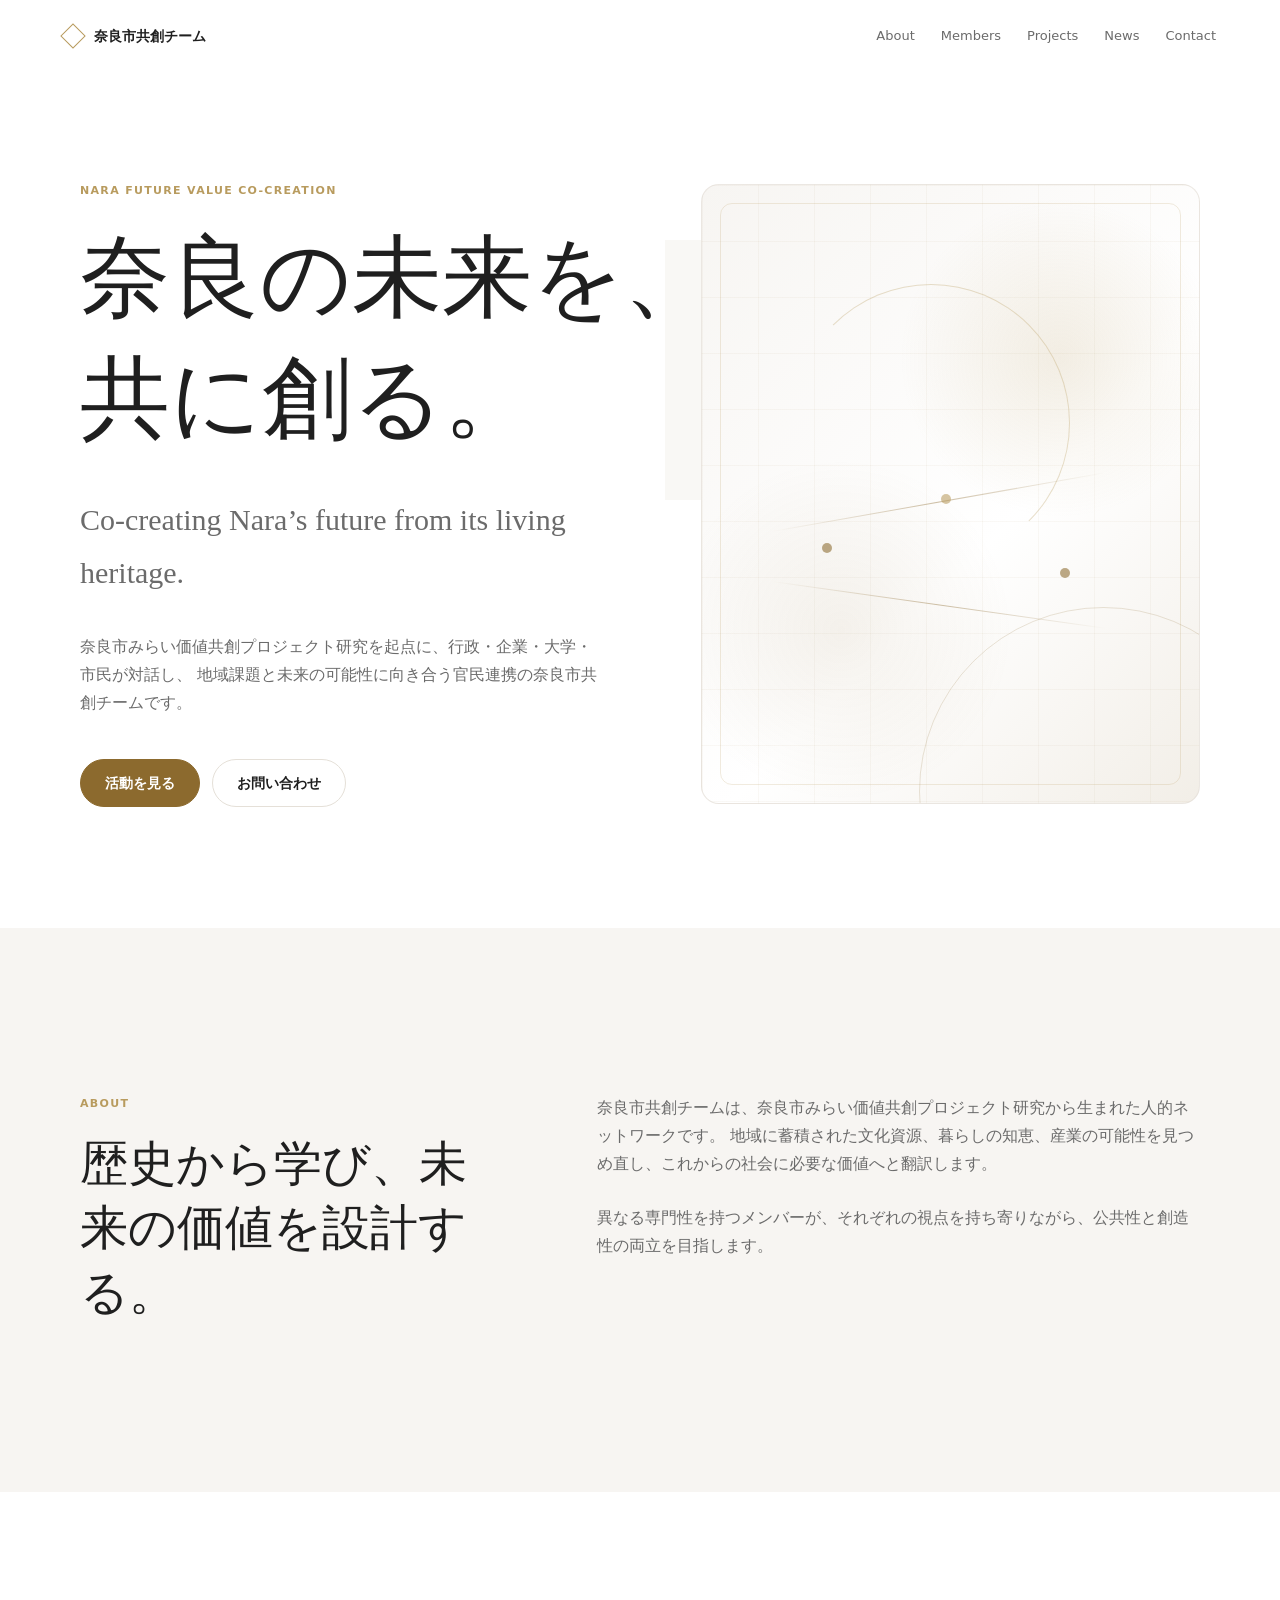
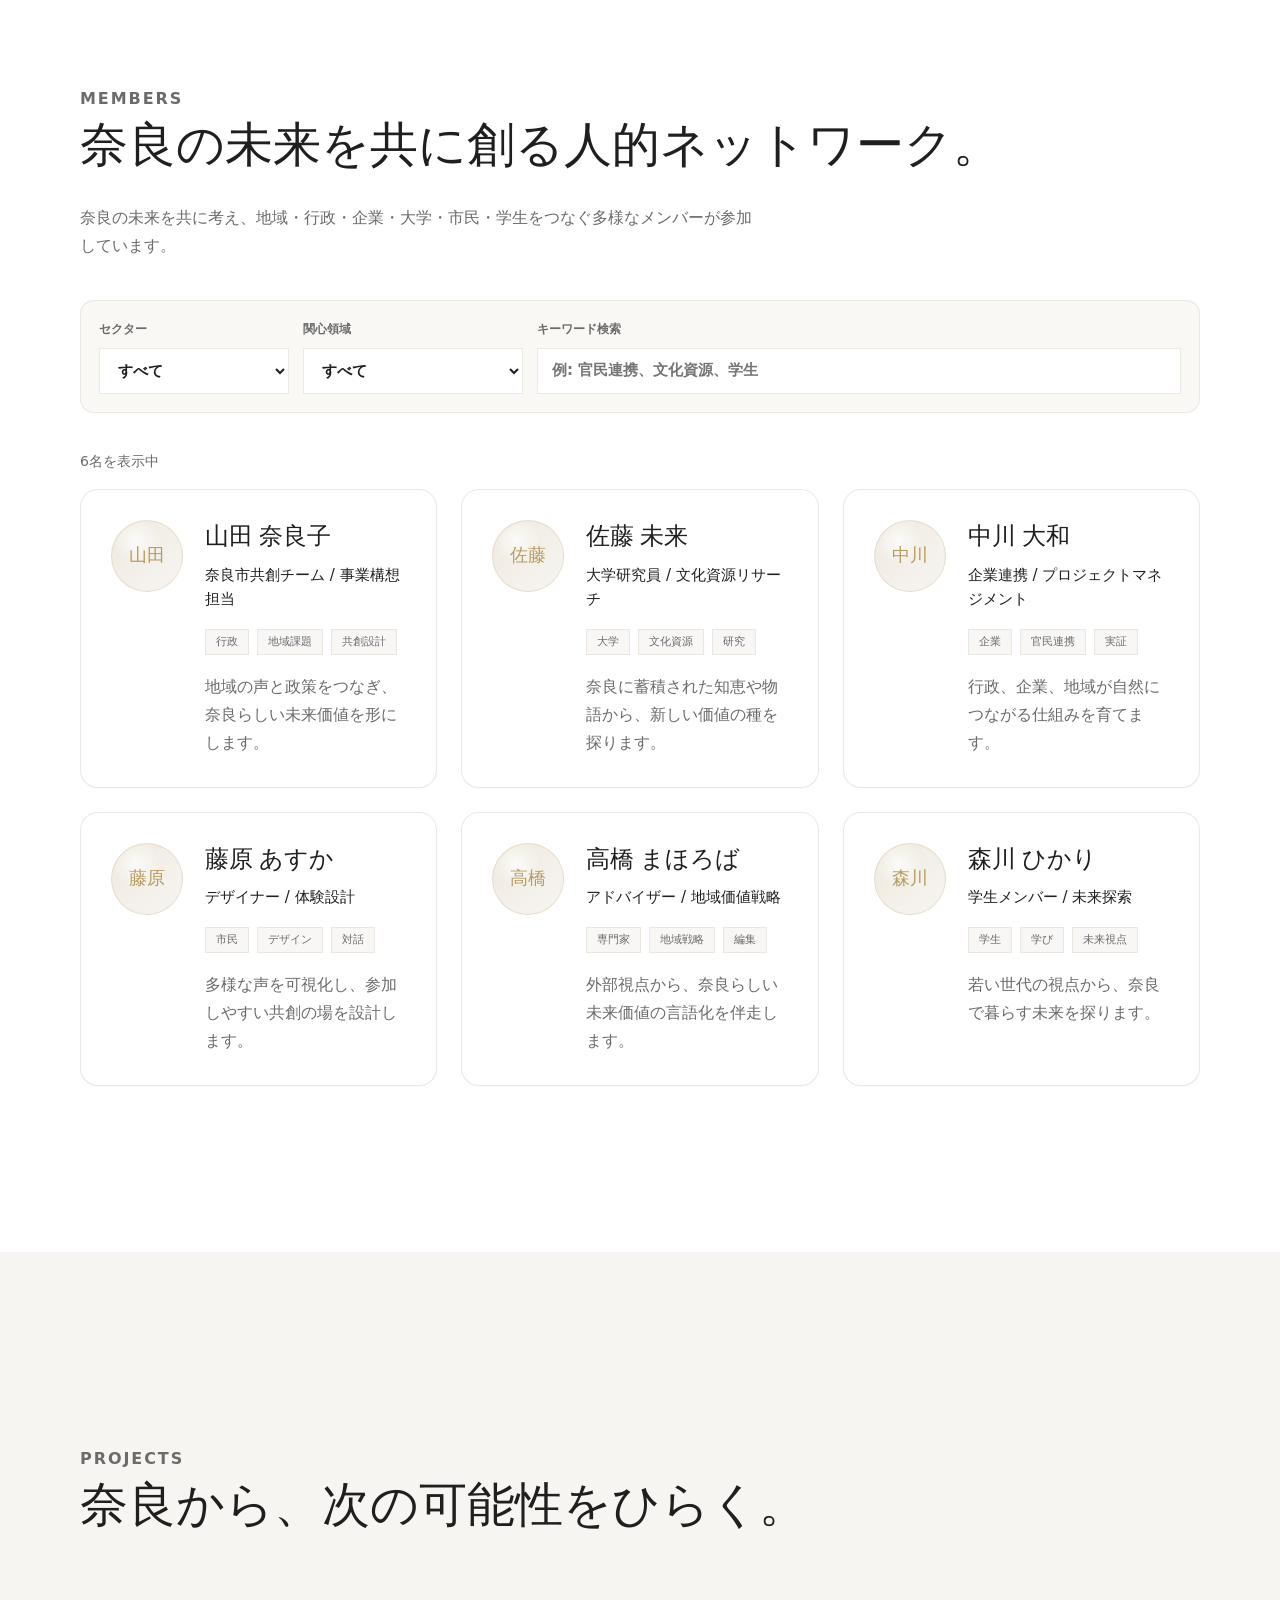
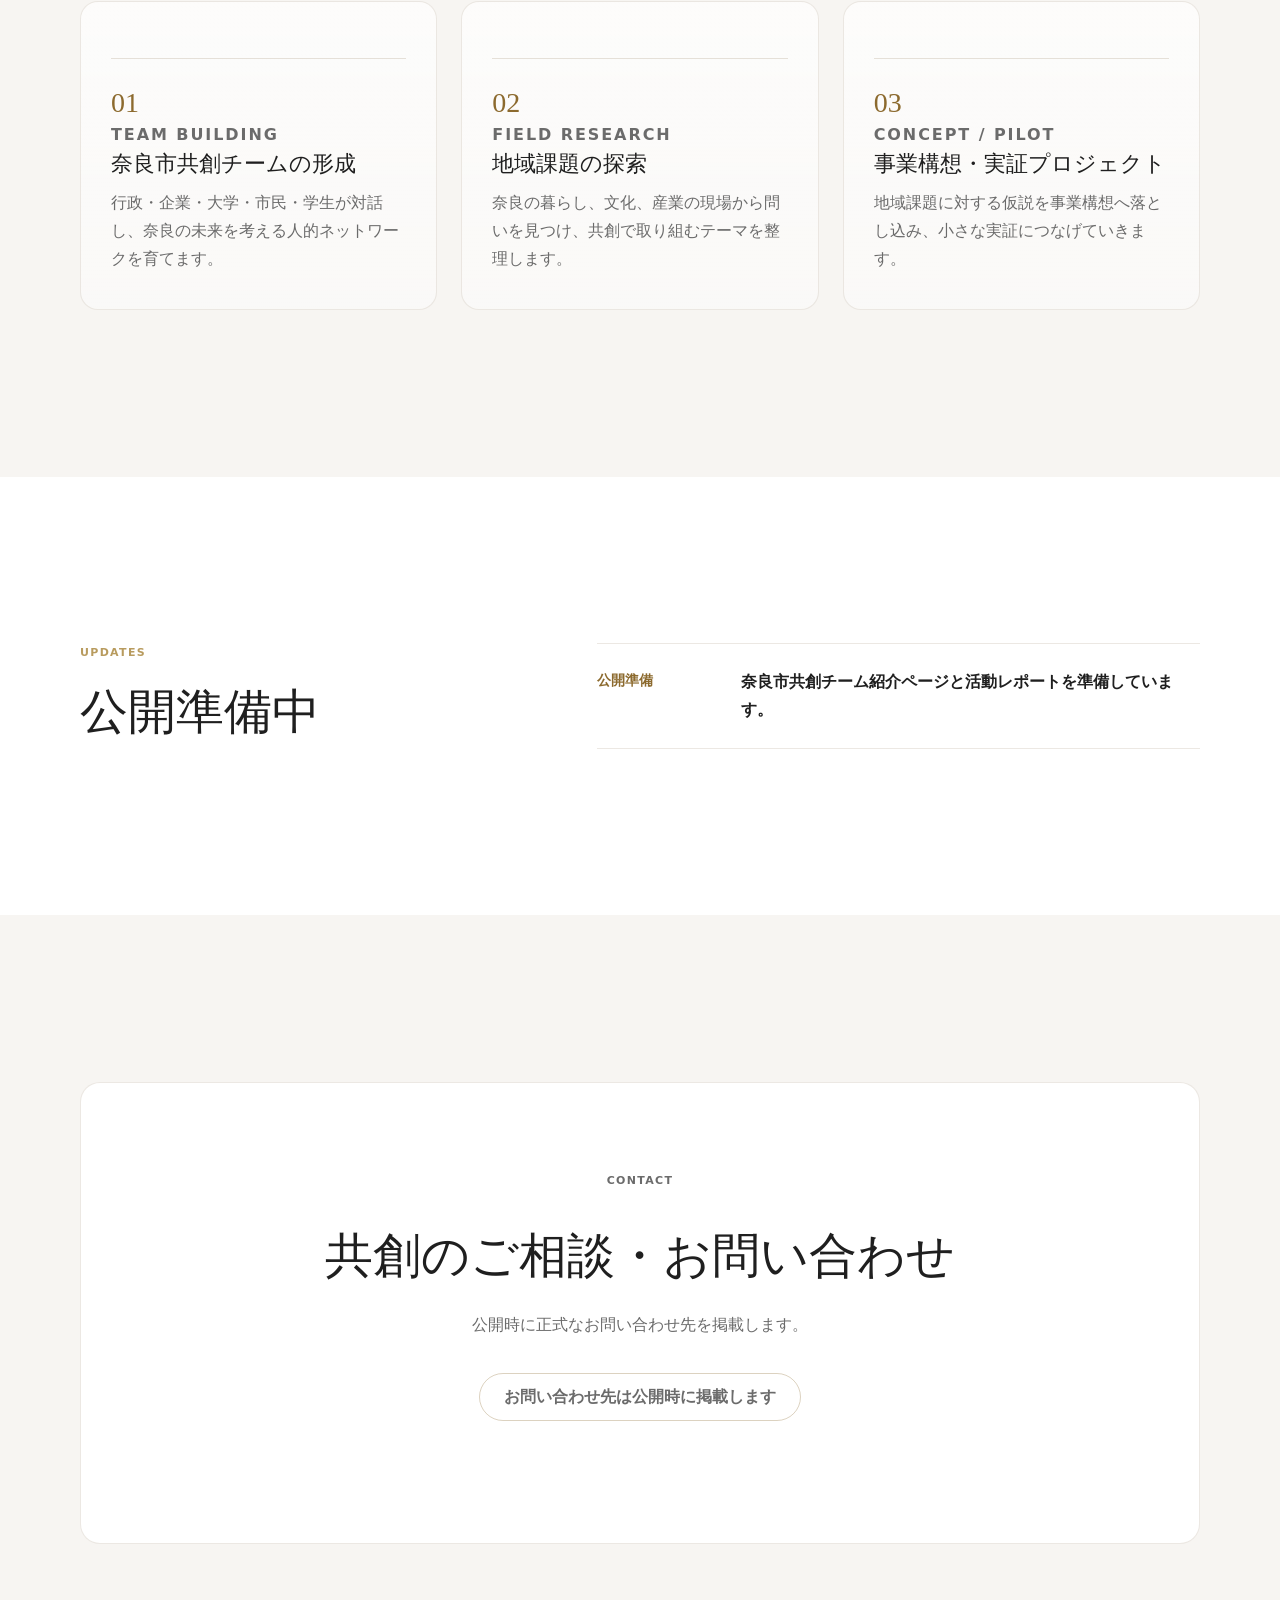
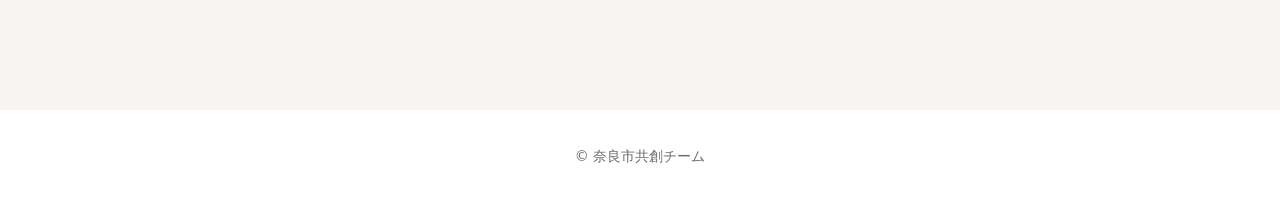
==== 共創チーム/index.html @ 6d0a2567 "Add files via upload" ====
<!DOCTYPE html>
<html lang="ja">
<head>
  <meta charset="UTF-8">
  <meta name="viewport" content="width=device-width, initial-scale=1.0">
  <meta name="description" content="奈良市共創チームは、奈良市みらい価値共創プロジェクト研究から生まれた、共創・地域課題・官民連携を推進する人的ネットワークです。">
  <link rel="canonical" href="https://YOUR_GITHUB_USERNAME.github.io/nara-city-co-creation/">
  <meta property="og:type" content="website">
  <meta property="og:title" content="奈良市共創チーム | 奈良市みらい価値共創プロジェクト研究">
  <meta property="og:description" content="奈良の未来を共に創る。行政・企業・大学・市民がつながり、地域課題に向き合う奈良市共創チーム紹介サイトです。">
  <meta property="og:url" content="https://YOUR_GITHUB_USERNAME.github.io/nara-city-co-creation/">
  <meta property="og:image" content="https://YOUR_GITHUB_USERNAME.github.io/nara-city-co-creation/assets/ogp.svg">
  <meta property="og:image:alt" content="奈良市共創チームのサイトビジュアル">
  <meta property="og:site_name" content="奈良市共創チーム">
  <meta property="og:locale" content="ja_JP">
  <meta name="twitter:card" content="summary">
  <meta name="twitter:image" content="https://YOUR_GITHUB_USERNAME.github.io/nara-city-co-creation/assets/ogp.svg">
  <title>奈良市共創チーム | 奈良市みらい価値共創プロジェクト研究</title>
  <link rel="stylesheet" href="style.css">
</head>
<body>
  <header class="site-header" data-header>
    <a class="brand" href="#hero" aria-label="奈良市共創チーム ホーム">
      <span class="brand-mark"></span>
      <span>奈良市共創チーム</span>
    </a>
    <button class="nav-toggle" type="button" aria-expanded="false" aria-controls="site-nav">
      <span></span>
      <span></span>
      <span></span>
      <span class="sr-only">メニューを開く</span>
    </button>
    <nav class="site-nav" id="site-nav" aria-label="主要ナビゲーション">
      <a href="#about">About</a>
      <a href="#members">Members</a>
      <a href="#projects">Projects</a>
      <a href="#news">News</a>
      <a href="#contact">Contact</a>
    </nav>
  </header>

  <main>
    <section class="hero" id="hero">
      <div class="hero-inner">
        <div class="hero-copy">
          <p class="eyebrow">Nara Future Value Co-Creation</p>
          <h1><span class="nowrap">奈良の未来を、</span><br>共に創る。</h1>
          <p class="hero-subcopy">Co-creating Nara’s future from its living heritage.</p>
          <p class="hero-text">
            奈良市みらい価値共創プロジェクト研究を起点に、行政・企業・大学・市民が対話し、
            地域課題と未来の可能性に向き合う官民連携の奈良市共創チームです。
          </p>
          <div class="hero-actions">
            <a class="button primary" href="#projects">活動を見る</a>
            <a class="button secondary" href="#contact">お問い合わせ</a>
          </div>
        </div>
        <div class="hero-visual" aria-label="奈良の歴史性と未来志向を表す抽象ビジュアル">
          <div class="hero-art" aria-hidden="true">
            <span class="hero-arc"></span>
            <span class="hero-line one"></span>
            <span class="hero-line two"></span>
            <span class="hero-node first"></span>
            <span class="hero-node second"></span>
            <span class="hero-node third"></span>
          </div>
        </div>
      </div>
    </section>

    <section class="section about" id="about">
      <div class="section-grid">
        <div>
          <p class="section-label">About</p>
          <h2>歴史から学び、未来の価値を設計する。</h2>
        </div>
        <div class="section-body">
          <p>
            奈良市共創チームは、奈良市みらい価値共創プロジェクト研究から生まれた人的ネットワークです。
            地域に蓄積された文化資源、暮らしの知恵、産業の可能性を見つめ直し、これからの社会に必要な価値へと翻訳します。
          </p>
          <p>
            異なる専門性を持つメンバーが、それぞれの視点を持ち寄りながら、公共性と創造性の両立を目指します。
          </p>
        </div>
      </div>
    </section>

    <section class="section members" id="members">
      <div class="section-heading">
        <p class="section-label">Members</p>
        <h2>奈良の未来を共に創る人的ネットワーク。</h2>
        <p>
          奈良の未来を共に考え、地域・行政・企業・大学・市民・学生をつなぐ多様なメンバーが参加しています。
        </p>
      </div>
      <div class="member-tools" aria-label="メンバー検索と絞り込み">
        <div class="member-filters">
          <label>
            <span>セクター</span>
            <select id="sector-filter">
              <option value="all">すべて</option>
            </select>
          </label>
          <label>
            <span>関心領域</span>
            <select id="interest-filter">
              <option value="all">すべて</option>
            </select>
          </label>
          <label class="search-label">
            <span>キーワード検索</span>
            <input id="member-search" type="search" placeholder="例: 官民連携、文化資源、学生">
          </label>
        </div>
      </div>
      <p class="member-result" id="member-result" aria-live="polite"></p>
      <ul class="member-grid" id="member-grid"></ul>
    </section>

    <section class="section projects" id="projects">
      <div class="section-heading">
        <p class="section-label">Projects</p>
        <h2>奈良から、次の可能性をひらく。</h2>
      </div>
      <div class="project-grid">
        <article class="project-card">
          <span class="project-number">01</span>
          <p class="project-meta">Team Building</p>
          <h3>奈良市共創チームの形成</h3>
          <p>行政・企業・大学・市民・学生が対話し、奈良の未来を考える人的ネットワークを育てます。</p>
        </article>
        <article class="project-card">
          <span class="project-number">02</span>
          <p class="project-meta">Field Research</p>
          <h3>地域課題の探索</h3>
          <p>奈良の暮らし、文化、産業の現場から問いを見つけ、共創で取り組むテーマを整理します。</p>
        </article>
        <article class="project-card">
          <span class="project-number">03</span>
          <p class="project-meta">Concept / Pilot</p>
          <h3>事業構想・実証プロジェクト</h3>
          <p>地域課題に対する仮説を事業構想へ落とし込み、小さな実証につなげていきます。</p>
        </article>
      </div>
    </section>

    <section class="section news" id="news">
      <div class="section-grid">
        <div>
          <p class="section-label">Updates</p>
          <h2>公開準備中</h2>
        </div>
        <div class="news-list">
          <article class="news-item">
            <span class="news-status">公開準備</span>
            <p>奈良市共創チーム紹介ページと活動レポートを準備しています。</p>
          </article>
        </div>
      </div>
    </section>

    <section class="section contact" id="contact">
      <div class="contact-panel">
        <p class="section-label">Contact</p>
        <h2>共創のご相談・お問い合わせ</h2>
        <p>
          公開時に正式なお問い合わせ先を掲載します。
        </p>
        <p class="contact-status">お問い合わせ先は公開時に掲載します</p>
      </div>
    </section>
  </main>

  <footer class="site-footer">
    <p>&copy; 奈良市共創チーム</p>
  </footer>

  <script src="data/members.js"></script>
  <script src="script.js"></script>
</body>
</html>
---- 共創チーム/style.css ----
:root {
  --bg: #ffffff;
  --bg-soft: #f7f5f2;
  --bg-warm: #fbfaf8;
  --text: #1f1f1f;
  --muted: #6b6b6b;
  --action: #8c6a2e;
  --accent: #b89b5e;
  --line: #e5e0d8;
  --line-soft: rgba(229, 224, 216, 0.72);
  --max: 1120px;
  --serif: "Hiragino Mincho ProN", "Yu Mincho", "YuMincho", "Noto Serif JP", serif;
  --sans: "Hiragino Sans", "Yu Gothic", "YuGothic", "Noto Sans JP", system-ui, sans-serif;
}

* {
  box-sizing: border-box;
}

html {
  scroll-behavior: smooth;
}

section {
  scroll-margin-top: 92px;
}

body {
  margin: 0;
  background: var(--bg);
  color: var(--text);
  font-family: var(--sans);
  font-size: 16px;
  line-height: 1.75;
  letter-spacing: 0;
}

a {
  color: inherit;
  text-decoration: none;
}

.sr-only {
  position: absolute;
  width: 1px;
  height: 1px;
  padding: 0;
  margin: -1px;
  overflow: hidden;
  clip: rect(0, 0, 0, 0);
  white-space: nowrap;
  border: 0;
}

.site-header {
  position: fixed;
  inset: 0 0 auto;
  z-index: 20;
  display: flex;
  align-items: center;
  justify-content: space-between;
  gap: 32px;
  padding: 24px clamp(20px, 5vw, 64px);
  background: rgba(255, 255, 255, 0.9);
  border-bottom: 1px solid transparent;
  backdrop-filter: blur(18px);
  box-shadow: 0 0 0 rgba(31, 31, 31, 0);
  transition: background 0.25s ease, border-color 0.25s ease, box-shadow 0.25s ease, padding 0.25s ease;
}

.site-header.is-scrolled {
  padding-top: 16px;
  padding-bottom: 16px;
  background: rgba(255, 255, 255, 0.95);
  border-color: rgba(229, 224, 216, 0.8);
  box-shadow: 0 8px 24px rgba(31, 31, 31, 0.035);
}

.brand {
  display: inline-flex;
  align-items: center;
  gap: 12px;
  font-size: 14px;
  font-weight: 700;
  white-space: nowrap;
}

.brand-mark {
  width: 18px;
  height: 18px;
  border: 1px solid var(--accent);
  transform: rotate(45deg);
}

.site-nav {
  display: flex;
  align-items: center;
  gap: 26px;
  color: var(--muted);
  font-size: 13px;
}

.site-nav a {
  transition: color 0.2s ease;
}

.site-nav a:hover,
.site-nav a:focus-visible {
  color: var(--text);
}

.nav-toggle {
  display: none;
  width: 42px;
  height: 42px;
  padding: 0;
  background: transparent;
  border: 1px solid var(--line);
  border-radius: 50%;
}

.nav-toggle span:not(.sr-only) {
  display: block;
  width: 16px;
  height: 1px;
  margin: 5px auto;
  background: var(--text);
}

.hero {
  min-height: 100vh;
  padding: 148px clamp(20px, 5vw, 64px) 88px;
}

.hero-inner {
  display: grid;
  grid-template-columns: minmax(0, 1.02fr) minmax(360px, 0.98fr);
  align-items: center;
  gap: clamp(56px, 8vw, 112px);
  max-width: var(--max);
  min-height: calc(100vh - 208px);
  margin: 0 auto;
}

.eyebrow,
.section-label,
.role,
.project-meta {
  margin: 0 0 18px;
  color: var(--accent);
  font-size: 11px;
  font-weight: 700;
  letter-spacing: 0.12em;
  text-transform: uppercase;
}

h1,
h2,
h3 {
  margin: 0;
  font-family: var(--serif);
  font-weight: 500;
  line-height: 1.35;
}

h1 {
  font-size: clamp(56px, 7vw, 92px);
  letter-spacing: 0;
}

h2 {
  font-size: clamp(30px, 4vw, 48px);
  letter-spacing: 0;
}

h3 {
  font-size: 22px;
}

.nowrap {
  white-space: nowrap;
}

.hero-subcopy {
  margin: 34px 0 0;
  color: var(--muted);
  font-family: var(--serif);
  font-size: clamp(20px, 2.4vw, 30px);
}

.hero-text {
  max-width: 520px;
  margin: 34px 0 0;
  color: var(--muted);
  font-size: 16px;
}

.hero-actions {
  display: flex;
  flex-wrap: wrap;
  gap: 12px;
  margin-top: 42px;
}

.button {
  display: inline-flex;
  align-items: center;
  justify-content: center;
  min-height: 48px;
  padding: 0 24px;
  border: 1px solid var(--action);
  border-radius: 999px;
  font-size: 14px;
  font-weight: 700;
  transition: transform 0.2s ease, background 0.2s ease, border-color 0.2s ease;
}

.button:hover,
.button:focus-visible {
  transform: translateY(-2px);
}

.button.primary {
  background: var(--action);
  color: #fff;
}

.button.secondary {
  border-color: var(--line);
  color: var(--text);
}

.hero-visual {
  position: relative;
  min-height: 620px;
}

.hero-visual::before {
  position: absolute;
  inset: 56px auto auto -36px;
  width: 44%;
  height: 42%;
  content: "";
  background: rgba(247, 245, 242, 0.72);
}

.hero-art {
  position: relative;
  height: 620px;
  overflow: hidden;
  background:
    linear-gradient(rgba(140, 106, 46, 0.045) 1px, transparent 1px),
    linear-gradient(90deg, rgba(140, 106, 46, 0.045) 1px, transparent 1px),
    radial-gradient(circle at 72% 28%, rgba(184, 155, 94, 0.16), transparent 28%),
    radial-gradient(circle at 28% 72%, rgba(140, 106, 46, 0.09), transparent 30%),
    linear-gradient(135deg, #f7f5f2 0%, #ffffff 58%, #f2eee7 100%);
  background-size: 56px 56px, 56px 56px, auto, auto, auto;
  border: 1px solid var(--line-soft);
  border-radius: 18px;
  animation: heroDrift 28s ease-in-out infinite alternate;
}

.hero-art::before {
  position: absolute;
  inset: 18px;
  content: "";
  border: 1px solid rgba(184, 155, 94, 0.20);
  border-radius: 12px;
}

.hero-art::after {
  position: absolute;
  right: -18%;
  bottom: -28%;
  width: 74%;
  aspect-ratio: 1;
  content: "";
  border: 1px solid rgba(140, 106, 46, 0.18);
  border-radius: 50%;
  animation: heroOrbFloat 34s ease-in-out infinite alternate;
}

.hero-arc {
  position: absolute;
  top: 16%;
  left: 18%;
  width: 56%;
  aspect-ratio: 1;
  border: 1px solid rgba(184, 155, 94, 0.32);
  border-left-color: transparent;
  border-bottom-color: transparent;
  border-radius: 50%;
  animation: heroArcFloat 26s ease-in-out infinite alternate;
}

.hero-line {
  position: absolute;
  left: 14%;
  width: 68%;
  height: 1px;
  background: linear-gradient(90deg, transparent, rgba(140, 106, 46, 0.42), transparent);
  transform-origin: left center;
}

.hero-line.one {
  top: 56%;
  transform: rotate(-10deg);
  animation: heroLineFloatOne 24s ease-in-out infinite alternate;
}

.hero-line.two {
  top: 64%;
  transform: rotate(8deg);
  animation: heroLineFloatTwo 30s ease-in-out infinite alternate;
}

.hero-node {
  position: absolute;
  width: 10px;
  aspect-ratio: 1;
  background: var(--action);
  border-radius: 50%;
  opacity: 0.58;
  animation: heroNodeFloat 18s ease-in-out infinite alternate;
}

.hero-node.first {
  left: 24%;
  top: 58%;
}

.hero-node.second {
  left: 48%;
  top: 50%;
  background: var(--accent);
  animation-delay: -5s;
}

.hero-node.third {
  left: 72%;
  top: 62%;
  animation-delay: -9s;
}

.js .reveal {
  opacity: 0;
  transform: translateY(18px);
  transition: opacity 0.7s ease, transform 0.7s ease;
  transition-delay: var(--reveal-delay, 0ms);
}

.js .reveal.is-visible {
  opacity: 1;
  transform: translateY(0);
}

@keyframes heroDrift {
  from {
    background-position: 0 0, 0 0, 0 0, 0 0, 0 0;
  }

  to {
    background-position: 14px 10px, 14px 10px, 0 0, 0 0, 0 0;
  }
}

@keyframes heroOrbFloat {
  from {
    transform: translate3d(0, 0, 0) scale(1);
  }

  to {
    transform: translate3d(-12px, -16px, 0) scale(1.015);
  }
}

@keyframes heroArcFloat {
  from {
    transform: translate3d(0, 0, 0) rotate(0deg);
  }

  to {
    transform: translate3d(8px, -10px, 0) rotate(2deg);
  }
}

@keyframes heroLineFloatOne {
  from {
    transform: translate3d(0, 0, 0) rotate(-10deg);
  }

  to {
    transform: translate3d(8px, -8px, 0) rotate(-9deg);
  }
}

@keyframes heroLineFloatTwo {
  from {
    transform: translate3d(0, 0, 0) rotate(8deg);
  }

  to {
    transform: translate3d(-8px, 8px, 0) rotate(7deg);
  }
}

@keyframes heroNodeFloat {
  from {
    transform: translate3d(0, 0, 0);
  }

  to {
    transform: translate3d(4px, -7px, 0);
  }
}

.section {
  padding: clamp(104px, 13vw, 176px) clamp(20px, 5vw, 64px);
}

.about,
.projects,
.contact {
  background: var(--bg-soft);
}

.section-grid,
.section-heading,
.project-grid,
.member-grid,
.contact-panel {
  max-width: var(--max);
  margin: 0 auto;
}

.section-grid {
  display: grid;
  grid-template-columns: minmax(260px, 0.8fr) minmax(0, 1.2fr);
  gap: clamp(48px, 9vw, 128px);
}

.section-body p,
.section-heading p,
.member-card p,
.project-card p,
.contact-panel p {
  color: var(--muted);
}

.section-body p {
  margin: 0 0 26px;
  font-size: 16px;
}

.section-heading {
  margin-bottom: 64px;
}

.section-heading p {
  max-width: 680px;
  margin: 26px 0 0;
  font-size: 16px;
}

.member-tools {
  display: grid;
  max-width: var(--max);
  margin: -24px auto 36px;
}

.member-filters {
  display: grid;
  grid-template-columns: 190px 220px minmax(260px, 1fr);
  gap: 14px;
  padding: 18px;
  background: rgba(247, 245, 242, 0.72);
  border: 1px solid var(--line-soft);
  border-radius: 14px;
}

.member-filters label {
  display: grid;
  gap: 8px;
  color: var(--muted);
  font-size: 12px;
  font-weight: 700;
}

.member-filters select,
.member-filters input {
  width: 100%;
  min-height: 46px;
  padding: 0 14px;
  background: var(--bg);
  border: 1px solid var(--line-soft);
  color: var(--text);
  font: inherit;
  font-size: 15px;
}

.member-filters select:focus,
.member-filters input:focus {
  border-color: var(--action);
  outline: 2px solid rgba(140, 106, 46, 0.16);
  outline-offset: 0;
}

.member-result {
  max-width: var(--max);
  margin: 0 auto 16px;
  color: var(--muted);
  font-size: 14px;
  transition: opacity 0.18s ease, transform 0.18s ease;
}

.member-result.is-updating {
  opacity: 0.45;
  transform: translateY(2px);
}

.member-grid {
  display: grid;
  grid-template-columns: repeat(auto-fit, minmax(280px, 1fr));
  gap: 24px;
  padding: 0;
  list-style: none;
  transition: opacity 0.18s ease, transform 0.18s ease;
}

.member-grid.is-updating {
  opacity: 0.32;
  transform: translateY(4px);
}

.member-item {
  min-width: 0;
}

.member-card {
  position: relative;
  display: grid;
  grid-template-columns: 72px minmax(0, 1fr);
  gap: 22px;
  min-width: 0;
  min-height: 100%;
  padding: 30px;
  background: var(--bg);
  border: 1px solid var(--line-soft);
  border-radius: 18px;
  box-shadow: 0 1px 0 rgba(31, 31, 31, 0.02);
  transition: border-color 0.24s ease, box-shadow 0.24s ease, transform 0.24s ease;
}

.member-card:hover,
.member-card:focus-within {
  border-color: rgba(184, 155, 94, 0.45);
  box-shadow: 0 14px 34px rgba(31, 31, 31, 0.055);
  transform: translateY(-3px);
}

.member-avatar {
  display: grid;
  width: 72px;
  aspect-ratio: 1;
  place-items: center;
  overflow: hidden;
  background:
    radial-gradient(circle at 34% 28%, rgba(255, 255, 255, 0.78), transparent 34%),
    linear-gradient(135deg, rgba(184, 155, 94, 0.13), rgba(247, 245, 242, 0.96)),
    var(--bg-soft);
  border: 1px solid rgba(184, 155, 94, 0.22);
  border-radius: 50%;
  color: var(--accent);
  font-family: var(--serif);
  font-size: 18px;
  transition: background 0.24s ease, border-color 0.24s ease, color 0.24s ease, transform 0.24s ease;
}

.member-avatar img {
  width: 100%;
  height: 100%;
  object-fit: cover;
}

.member-card:hover .member-avatar,
.member-card:focus-within .member-avatar {
  border-color: rgba(140, 106, 46, 0.34);
  color: var(--action);
  transform: translateY(-1px) scale(1.015);
}

.member-info {
  display: flex;
  flex: 1;
  flex-direction: column;
}

.portrait-placeholder {
  width: 160px;
  aspect-ratio: 1;
  background:
    linear-gradient(135deg, rgba(184, 155, 94, 0.14), rgba(31, 31, 31, 0.03)),
    var(--bg-soft);
  border: 1px solid var(--line);
  border-radius: 50%;
}

.member-card h3,
.project-card h3 {
  margin-bottom: 10px;
}

.member-card h3 {
  font-size: 24px;
}

.member-card p {
  margin: 0;
}

.member-card .member-position {
  margin-bottom: 18px;
  color: var(--text);
  font-size: 15px;
  line-height: 1.6;
}

.member-tags {
  display: flex;
  flex-wrap: wrap;
  gap: 8px;
  margin-bottom: 18px;
}

.member-tag {
  display: inline-flex;
  align-items: center;
  min-height: 26px;
  padding: 0 10px;
  background: rgba(247, 245, 242, 0.78);
  border: 1px solid var(--line-soft);
  color: var(--muted);
  font-size: 11px;
  transition: background 0.24s ease, border-color 0.24s ease, color 0.24s ease;
}

.member-card:hover .member-tag,
.member-card:focus-within .member-tag {
  background: rgba(184, 155, 94, 0.09);
  border-color: rgba(184, 155, 94, 0.28);
  color: var(--action);
}

.js .reveal.is-visible.member-card:hover,
.js .reveal.is-visible.member-card:focus-within,
.js .reveal.is-visible .member-card:hover,
.js .reveal.is-visible .member-card:focus-within {
  transform: translateY(-3px);
}

.member-comment {
  max-width: 34em;
  font-size: 16px;
}

.member-card.is-preparing {
  background:
    linear-gradient(135deg, rgba(184, 155, 94, 0.08), rgba(255, 255, 255, 0.9)),
    var(--bg);
}

.member-card.is-preparing .member-avatar {
  color: var(--muted);
}

.member-empty {
  grid-column: 1 / -1;
  padding: 28px;
  background: var(--bg-soft);
  border: 1px solid var(--line-soft);
  border-radius: 14px;
  color: var(--muted);
  text-align: center;
}

.member-links {
  display: flex;
  flex-wrap: wrap;
  gap: 10px;
  margin-top: auto;
  padding-top: 22px;
}

.member-link {
  color: var(--text);
  font-size: 12px;
  font-weight: 700;
  text-decoration: underline;
  text-decoration-color: rgba(184, 155, 94, 0.45);
  text-underline-offset: 4px;
}

.project-grid {
  display: grid;
  grid-template-columns: repeat(3, 1fr);
  gap: 24px;
}

.project-card {
  position: relative;
  min-width: 0;
  padding: 34px 30px 36px;
  background:
    linear-gradient(180deg, rgba(255, 255, 255, 0.72), rgba(255, 255, 255, 0.42)),
    var(--bg-soft);
  border: 1px solid var(--line-soft);
  border-radius: 18px;
}

.project-card::before {
  display: block;
  width: 100%;
  height: 1px;
  margin: 22px 0 30px;
  content: "";
  background: var(--line);
}

.project-number {
  display: inline-block;
  color: var(--action);
  font-family: var(--serif);
  font-size: 28px;
  line-height: 1;
}

.project-card p {
  margin: 0;
  font-size: 16px;
}

.news-list {
  border-top: 1px solid var(--line-soft);
}

.news-item {
  display: grid;
  grid-template-columns: 120px minmax(0, 1fr);
  gap: 24px;
  padding: 24px 0;
  border-bottom: 1px solid var(--line-soft);
}

.news-item time,
.news-status {
  color: var(--muted);
  font-size: 14px;
}

.news-status {
  color: var(--action);
  font-weight: 700;
}

.news-item a,
.news-item p {
  font-weight: 700;
  margin: 0;
}

.contact-panel {
  padding: clamp(56px, 8vw, 88px);
  background: var(--bg);
  border: 1px solid var(--line-soft);
  border-radius: 20px;
  text-align: center;
}

.contact-panel h2 {
  margin-bottom: 22px;
}

.contact-panel p {
  max-width: 640px;
  margin: 0 auto 34px;
}

.contact-status {
  display: inline-flex;
  align-items: center;
  justify-content: center;
  min-height: 48px;
  margin: 0 auto;
  padding: 0 24px;
  border: 1px solid rgba(140, 106, 46, 0.30);
  border-radius: 999px;
  color: var(--action);
  font-weight: 700;
}

.site-footer {
  padding: 34px 20px;
  color: var(--muted);
  font-size: 14px;
  text-align: center;
}

.site-footer p {
  margin: 0;
}

.error-page {
  display: grid;
  min-height: 100vh;
  place-content: center;
  padding: 40px 20px;
  text-align: center;
}

.error-page h1 {
  margin-bottom: 18px;
}

.error-page p:not(.section-label) {
  margin: 0 0 28px;
  color: var(--muted);
}

@media (max-width: 900px) {
  .nav-toggle {
    display: block;
  }

  .site-nav {
    position: fixed;
    inset: 72px 16px auto;
    display: grid;
    gap: 0;
    padding: 12px;
    background: #fff;
    border: 1px solid var(--line);
    box-shadow: 0 24px 48px rgba(31, 31, 31, 0.08);
    opacity: 0;
    pointer-events: none;
    transform: translateY(-8px);
    transition: opacity 0.2s ease, transform 0.2s ease;
  }

  .site-nav.is-open {
    opacity: 1;
    pointer-events: auto;
    transform: translateY(0);
  }

  .site-nav a {
    padding: 12px;
  }

  .hero {
    min-height: auto;
  }

  .hero-inner,
  .section-grid {
    grid-template-columns: 1fr;
  }

  .hero-inner {
    min-height: 0;
  }

  .hero-visual {
    min-height: 420px;
  }

  .hero-art {
    height: 420px;
  }

  .project-grid,
  .member-grid {
    grid-template-columns: 1fr 1fr;
  }

  .member-filters {
    grid-template-columns: 1fr 1fr;
  }

  .search-label {
    grid-column: 1 / -1;
  }
}

@media (max-width: 640px) {
  .site-header {
    padding: 18px 18px;
  }

  .brand {
    max-width: calc(100vw - 90px);
    white-space: normal;
    line-height: 1.4;
  }

  .hero {
    padding-top: 116px;
  }

  h1 {
    font-size: 44px;
  }

  .hero-actions {
    display: grid;
  }

  .button {
    width: 100%;
  }

  .news-item {
    grid-template-columns: 1fr;
  }

  .member-grid,
  .project-grid {
    grid-template-columns: 1fr;
  }

  .member-filters {
    grid-template-columns: 1fr;
  }

  .search-label {
    grid-column: auto;
  }

  .member-card {
    grid-template-columns: 58px minmax(0, 1fr);
    gap: 18px;
    padding: 22px;
  }

  .member-avatar {
    width: 58px;
  }

  .contact-panel {
    padding: 40px 22px;
  }
}

@media (prefers-reduced-motion: reduce) {
  *,
  *::before,
  *::after {
    animation: none !important;
    scroll-behavior: auto !important;
    transition-duration: 0.001ms !important;
  }

  .js .reveal {
    opacity: 1;
    transform: none;
    transition: none;
  }

  .member-grid.is-updating,
  .member-result.is-updating {
    opacity: 1;
    transform: none;
  }

  .member-card:hover,
  .member-card:focus-within,
  .member-card:hover .member-avatar,
  .member-card:focus-within .member-avatar {
    transform: none;
  }
}

@media print {
  *,
  *::before,
  *::after {
    box-shadow: none !important;
    text-shadow: none !important;
    transition: none !important;
    animation: none !important;
  }

  html {
    scroll-behavior: auto;
  }

  body {
    background: #fff;
    color: #111;
    font-size: 11pt;
    line-height: 1.65;
  }

  .site-header {
    position: static !important;
    inset: auto;
    z-index: auto;
    padding: 18px 0;
    background: #fff;
    border-bottom: 1px solid #ddd;
    backdrop-filter: none;
  }

  .site-header.is-scrolled {
    padding: 18px 0;
    border-bottom: 1px solid #ddd;
  }

  .site-nav,
  .nav-toggle,
  .hero-actions,
  .member-tools {
    display: none;
  }

  main {
    display: block;
  }

  .hero,
  .section {
    min-height: auto;
    padding: 48px 0;
  }

  .hero-inner,
  .section-grid {
    grid-template-columns: 1fr;
    gap: 28px;
    min-height: auto;
  }

  .hero-art {
    height: 260px;
    break-inside: avoid;
  }

  h1 {
    font-size: 42pt;
  }

  h2 {
    font-size: 28pt;
  }

  .member-grid,
  .project-grid {
    grid-template-columns: 1fr 1fr;
    gap: 14px;
  }

  .member-card,
  .project-card,
  .contact-panel {
    break-inside: avoid;
  }

  .member-card:hover,
  .member-card:focus-within {
    transform: none;
  }

  a {
    color: #111;
    text-decoration: none;
  }
}
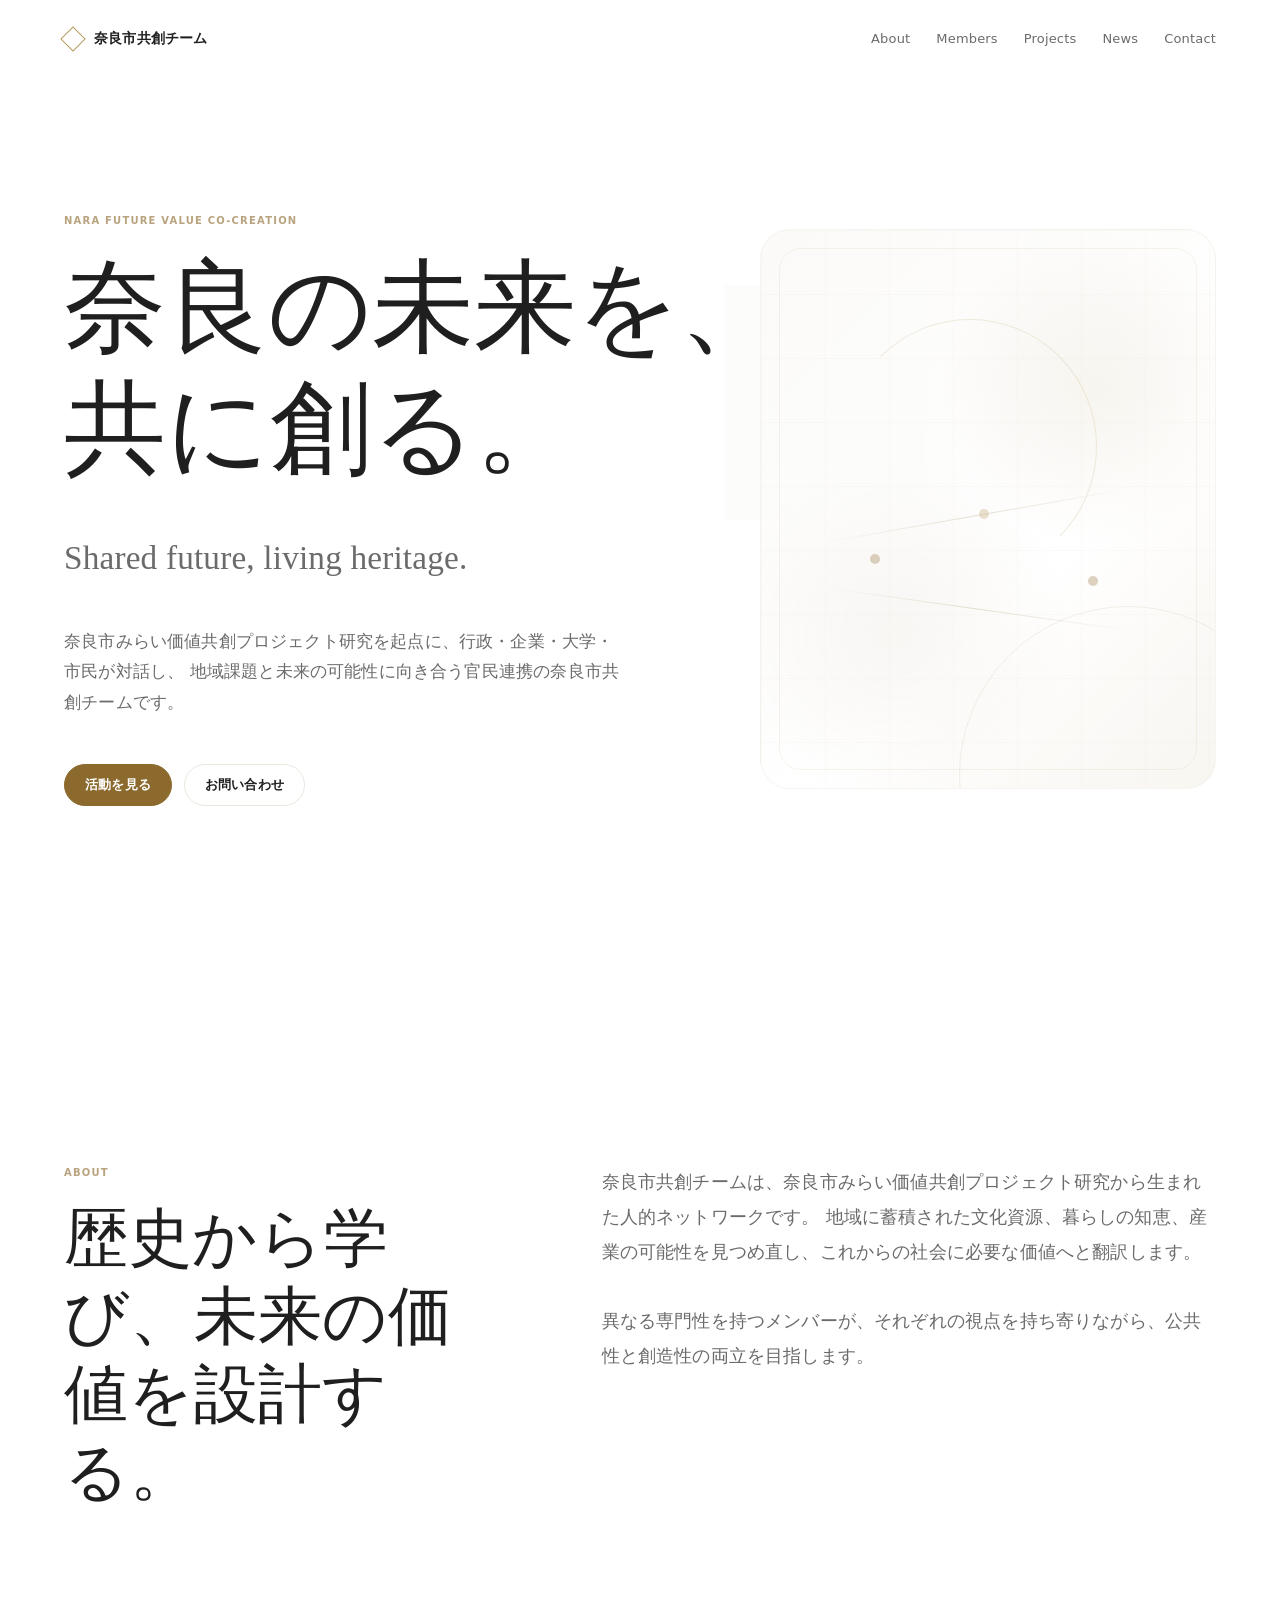
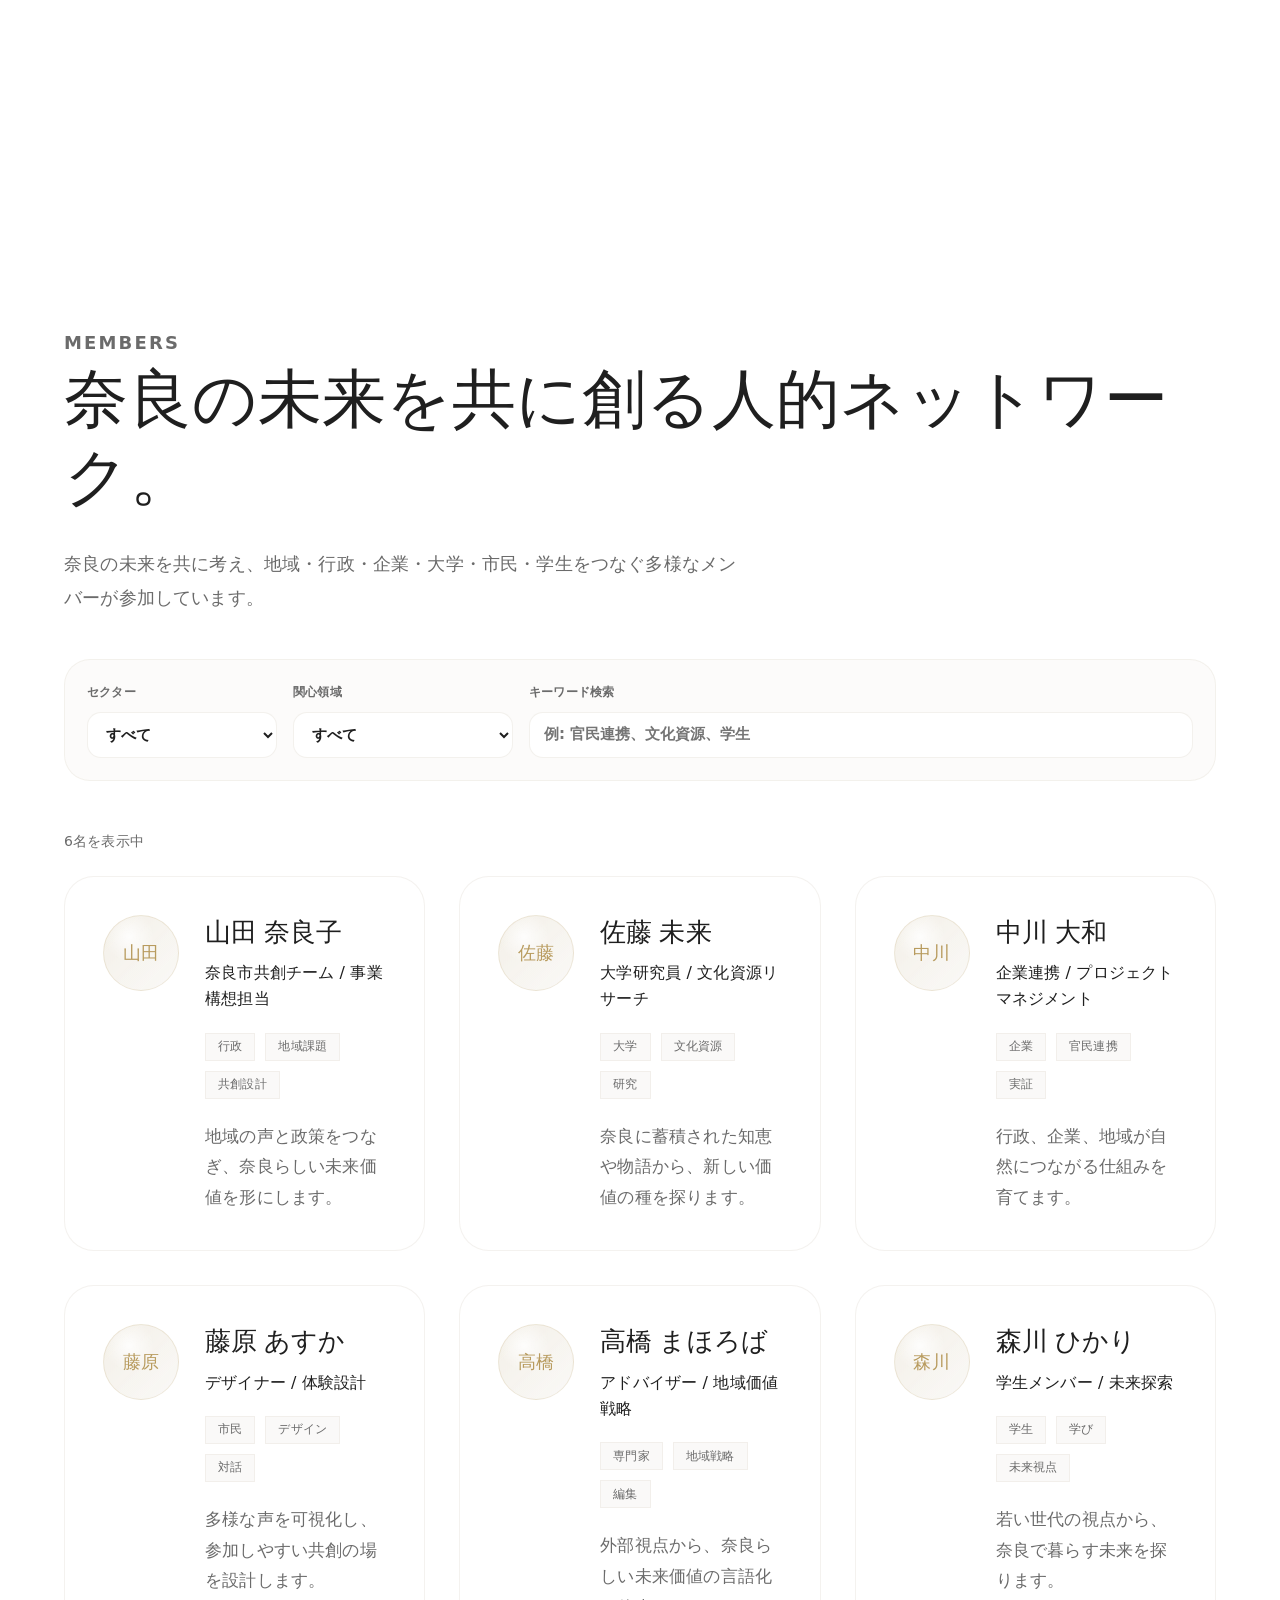
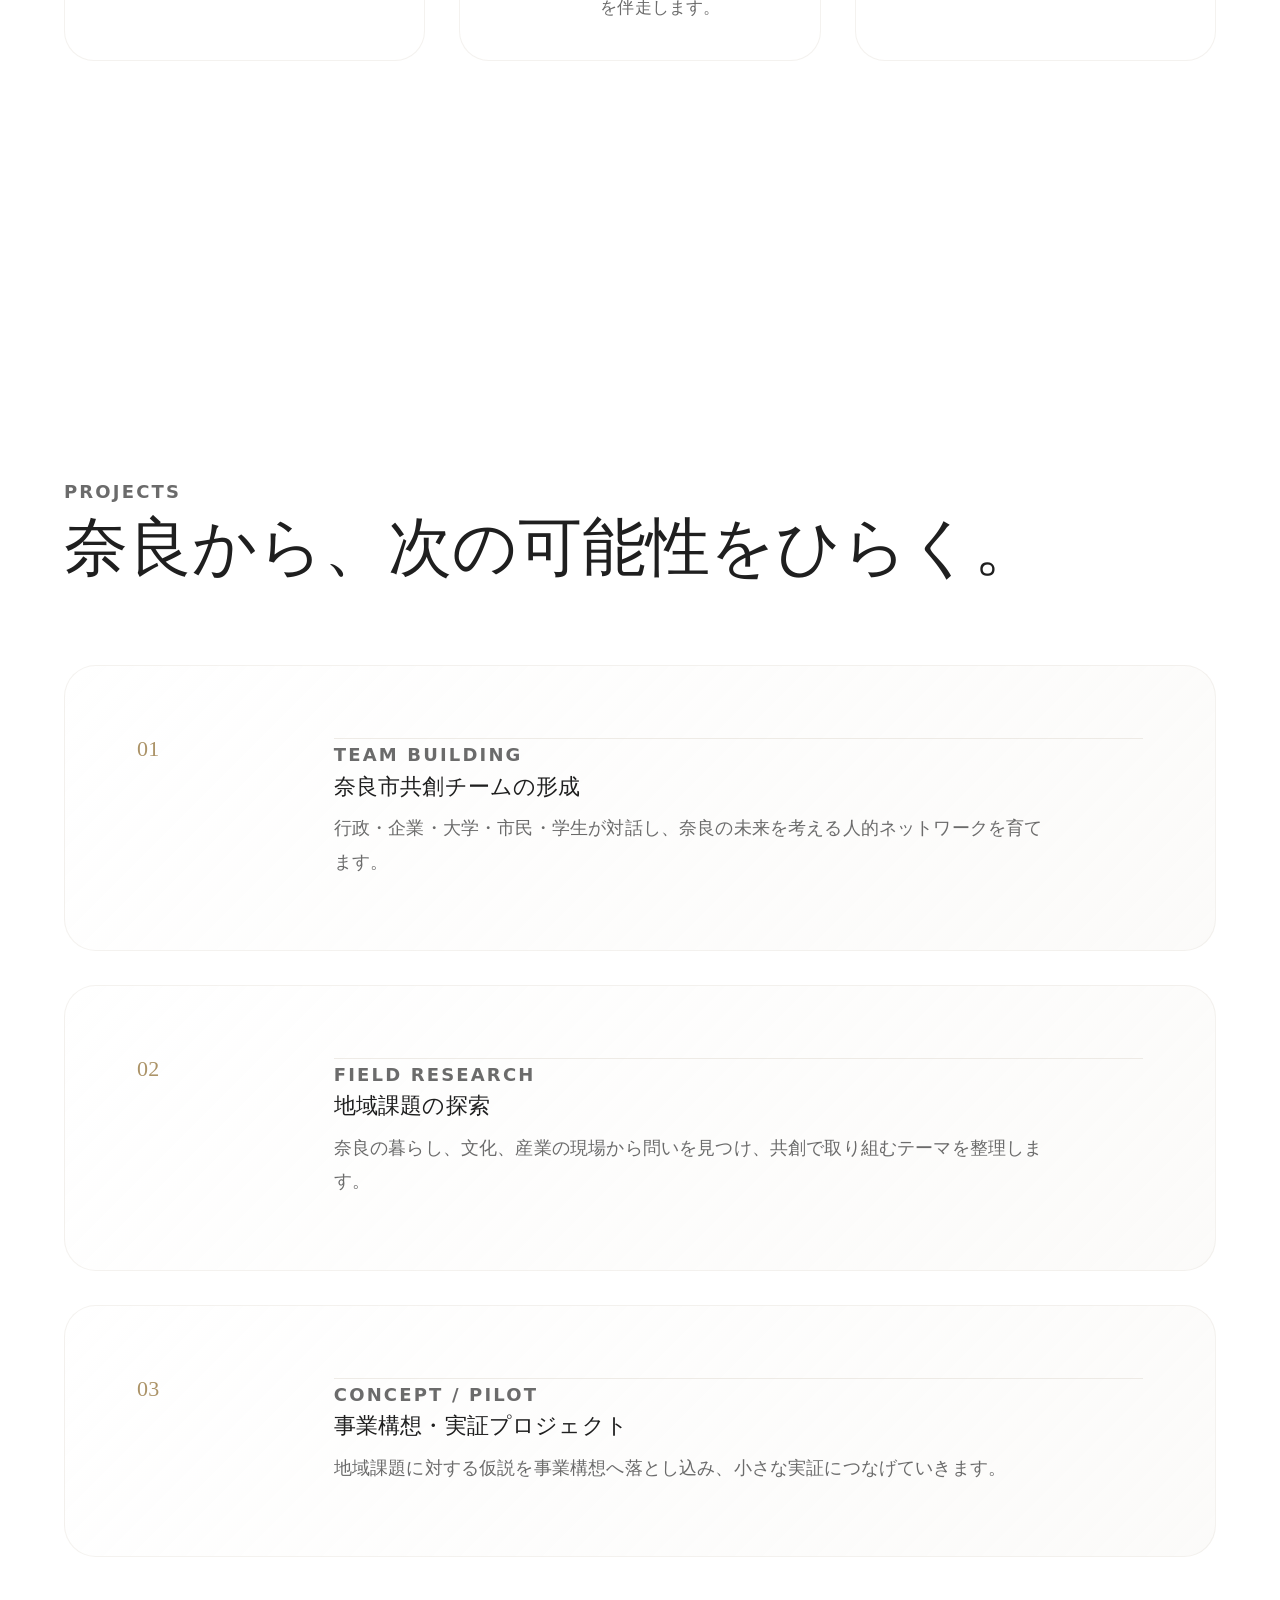
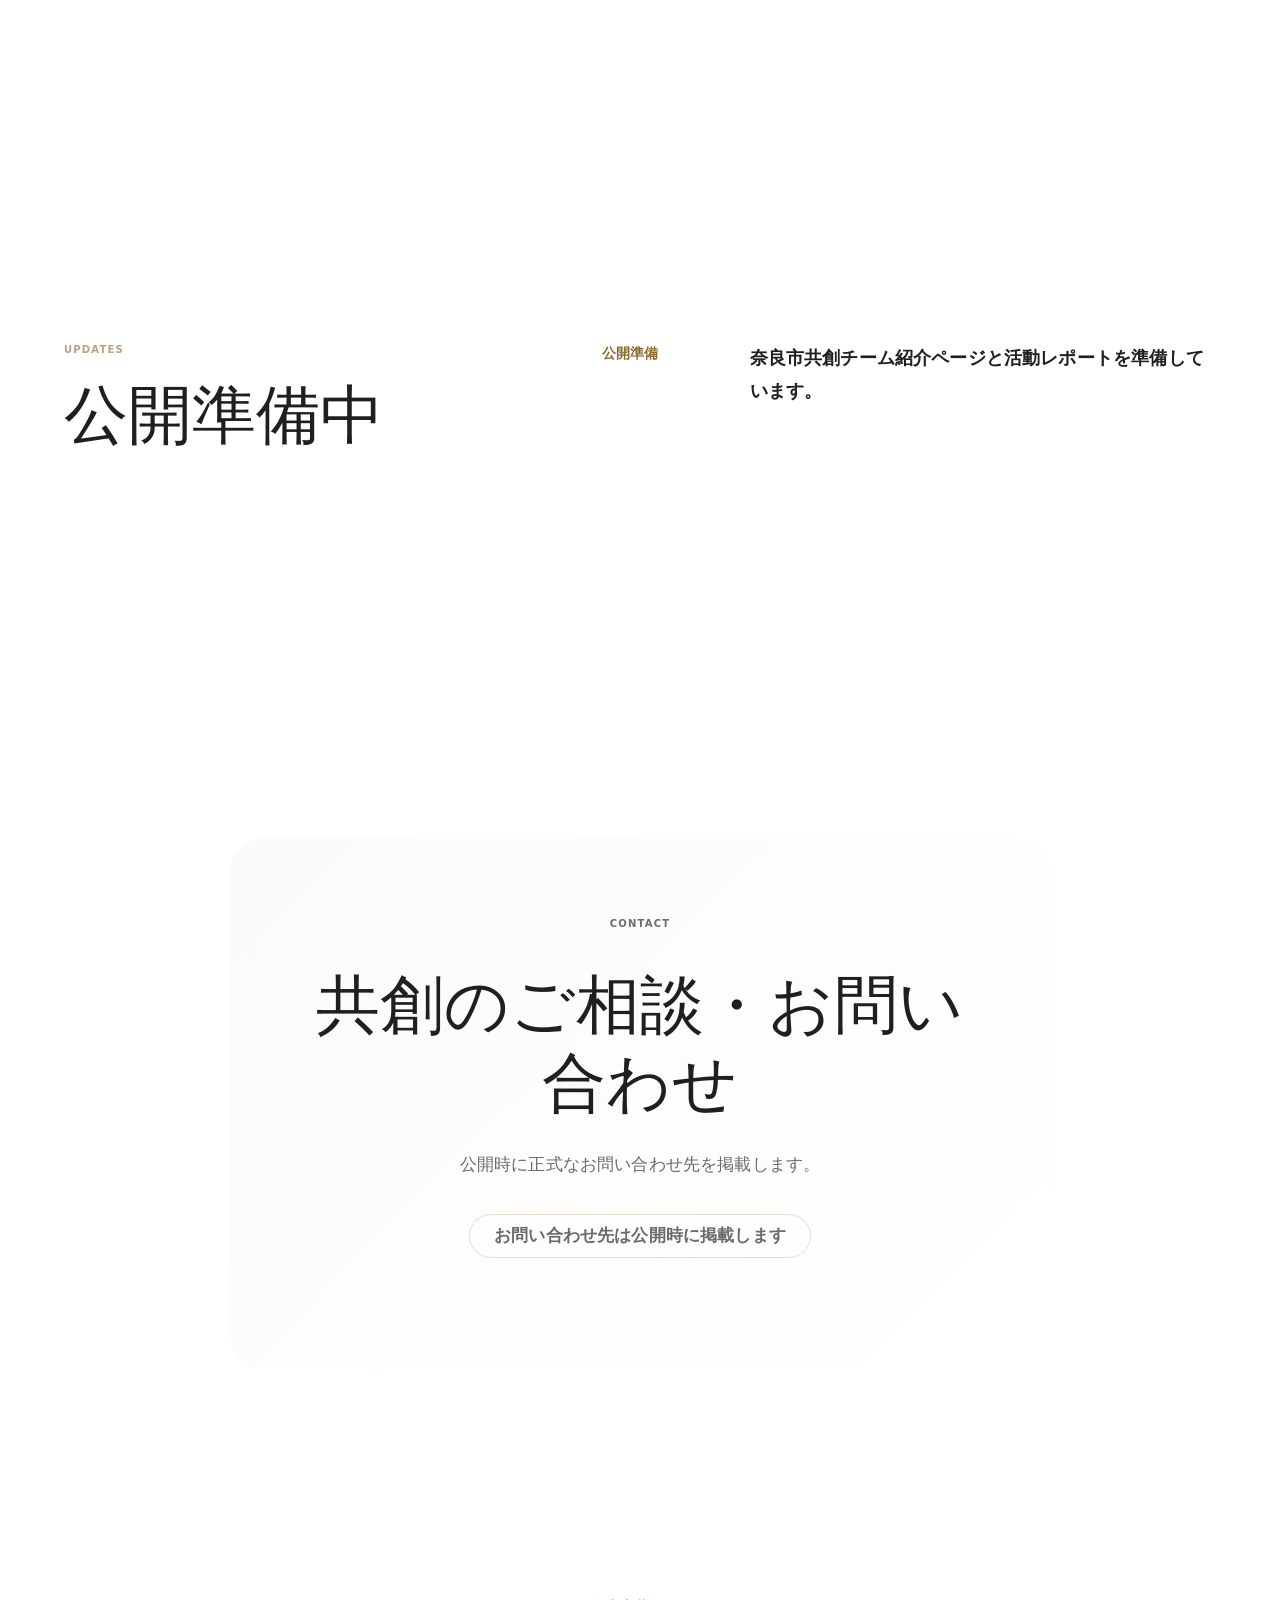
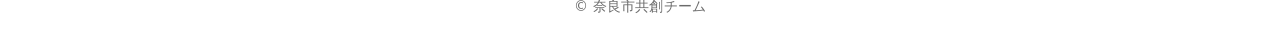
==== commit 86fdc899: "Add files via upload" ====
--- a/共創チーム/index.html
+++ b/共創チーム/index.html
@@ -45,7 +45,7 @@
         <div class="hero-copy">
           <p class="eyebrow">Nara Future Value Co-Creation</p>
           <h1><span class="nowrap">奈良の未来を、</span><br>共に創る。</h1>
-          <p class="hero-subcopy">Co-creating Nara’s future from its living heritage.</p>
+          <p class="hero-subcopy">Shared future, living heritage.</p>
           <p class="hero-text">
             奈良市みらい価値共創プロジェクト研究を起点に、行政・企業・大学・市民が対話し、
             地域課題と未来の可能性に向き合う官民連携の奈良市共創チームです。
--- a/共創チーム/style.css
+++ b/共創チーム/style.css
@@ -1,14 +1,14 @@
 :root {
   --bg: #ffffff;
-  --bg-soft: #f7f5f2;
-  --bg-warm: #fbfaf8;
+  --bg-soft: #faf9f7;
+  --bg-warm: #fcfbfa;
   --text: #1f1f1f;
   --muted: #6b6b6b;
   --action: #8c6a2e;
   --accent: #b89b5e;
-  --line: #e5e0d8;
-  --line-soft: rgba(229, 224, 216, 0.72);
-  --max: 1120px;
+  --line: #ebe7df;
+  --line-soft: rgba(229, 224, 216, 0.54);
+  --max: 1180px;
   --serif: "Hiragino Mincho ProN", "Yu Mincho", "YuMincho", "Noto Serif JP", serif;
   --sans: "Hiragino Sans", "Yu Gothic", "YuGothic", "Noto Sans JP", system-ui, sans-serif;
 }
@@ -30,9 +30,9 @@
   background: var(--bg);
   color: var(--text);
   font-family: var(--sans);
-  font-size: 16px;
-  line-height: 1.75;
-  letter-spacing: 0;
+  font-size: 17px;
+  line-height: 1.8;
+  letter-spacing: 0.01em;
 }
 
 a {
@@ -60,8 +60,8 @@
   align-items: center;
   justify-content: space-between;
   gap: 32px;
-  padding: 24px clamp(20px, 5vw, 64px);
-  background: rgba(255, 255, 255, 0.9);
+  padding: 26px clamp(24px, 5vw, 72px);
+  background: rgba(255, 255, 255, 0.84);
   border-bottom: 1px solid transparent;
   backdrop-filter: blur(18px);
   box-shadow: 0 0 0 rgba(31, 31, 31, 0);
@@ -69,11 +69,11 @@
 }
 
 .site-header.is-scrolled {
-  padding-top: 16px;
-  padding-bottom: 16px;
-  background: rgba(255, 255, 255, 0.95);
-  border-color: rgba(229, 224, 216, 0.8);
-  box-shadow: 0 8px 24px rgba(31, 31, 31, 0.035);
+  padding-top: 18px;
+  padding-bottom: 18px;
+  background: rgba(255, 255, 255, 0.94);
+  border-color: rgba(229, 224, 216, 0.62);
+  box-shadow: 0 6px 18px rgba(31, 31, 31, 0.025);
 }
 
 .brand {
@@ -128,17 +128,17 @@
 }
 
 .hero {
-  min-height: 100vh;
-  padding: 148px clamp(20px, 5vw, 64px) 88px;
+  min-height: 108vh;
+  padding: 164px clamp(24px, 5vw, 72px) 118px;
 }
 
 .hero-inner {
   display: grid;
-  grid-template-columns: minmax(0, 1.02fr) minmax(360px, 0.98fr);
+  grid-template-columns: minmax(0, 1.12fr) minmax(320px, 0.88fr);
   align-items: center;
-  gap: clamp(56px, 8vw, 112px);
+  gap: clamp(72px, 9vw, 128px);
   max-width: var(--max);
-  min-height: calc(100vh - 208px);
+  min-height: calc(108vh - 282px);
   margin: 0 auto;
 }
 
@@ -147,8 +147,8 @@
 .role,
 .project-meta {
   margin: 0 0 18px;
-  color: var(--accent);
-  font-size: 11px;
+  color: rgba(140, 106, 46, 0.62);
+  font-size: 10px;
   font-weight: 700;
   letter-spacing: 0.12em;
   text-transform: uppercase;
@@ -164,13 +164,15 @@
 }
 
 h1 {
-  font-size: clamp(56px, 7vw, 92px);
+  font-size: clamp(64px, 8vw, 104px);
   letter-spacing: 0;
+  line-height: 1.18;
 }
 
 h2 {
-  font-size: clamp(30px, 4vw, 48px);
+  font-size: clamp(40px, 5vw, 64px);
   letter-spacing: 0;
+  line-height: 1.22;
 }
 
 h3 {
@@ -182,35 +184,35 @@
 }
 
 .hero-subcopy {
-  margin: 34px 0 0;
+  margin: 38px 0 0;
   color: var(--muted);
   font-family: var(--serif);
-  font-size: clamp(20px, 2.4vw, 30px);
+  font-size: clamp(24px, 2.6vw, 34px);
 }
 
 .hero-text {
-  max-width: 520px;
-  margin: 34px 0 0;
+  max-width: 560px;
+  margin: 38px 0 0;
   color: var(--muted);
-  font-size: 16px;
+  font-size: 17px;
 }
 
 .hero-actions {
   display: flex;
   flex-wrap: wrap;
   gap: 12px;
-  margin-top: 42px;
+  margin-top: 46px;
 }
 
 .button {
   display: inline-flex;
   align-items: center;
   justify-content: center;
-  min-height: 48px;
-  padding: 0 24px;
+  min-height: 42px;
+  padding: 0 20px;
   border: 1px solid var(--action);
   border-radius: 999px;
-  font-size: 14px;
+  font-size: 13px;
   font-weight: 700;
   transition: transform 0.2s ease, background 0.2s ease, border-color 0.2s ease;
 }
@@ -232,7 +234,7 @@
 
 .hero-visual {
   position: relative;
-  min-height: 620px;
+  min-height: 560px;
 }
 
 .hero-visual::before {
@@ -241,31 +243,32 @@
   width: 44%;
   height: 42%;
   content: "";
-  background: rgba(247, 245, 242, 0.72);
+  background: rgba(250, 249, 247, 0.52);
 }
 
 .hero-art {
   position: relative;
-  height: 620px;
+  height: 560px;
   overflow: hidden;
   background:
-    linear-gradient(rgba(140, 106, 46, 0.045) 1px, transparent 1px),
-    linear-gradient(90deg, rgba(140, 106, 46, 0.045) 1px, transparent 1px),
-    radial-gradient(circle at 72% 28%, rgba(184, 155, 94, 0.16), transparent 28%),
-    radial-gradient(circle at 28% 72%, rgba(140, 106, 46, 0.09), transparent 30%),
-    linear-gradient(135deg, #f7f5f2 0%, #ffffff 58%, #f2eee7 100%);
-  background-size: 56px 56px, 56px 56px, auto, auto, auto;
-  border: 1px solid var(--line-soft);
-  border-radius: 18px;
-  animation: heroDrift 28s ease-in-out infinite alternate;
+    linear-gradient(rgba(140, 106, 46, 0.026) 1px, transparent 1px),
+    linear-gradient(90deg, rgba(140, 106, 46, 0.026) 1px, transparent 1px),
+    radial-gradient(circle at 74% 28%, rgba(184, 155, 94, 0.10), transparent 30%),
+    radial-gradient(circle at 30% 72%, rgba(140, 106, 46, 0.055), transparent 34%),
+    linear-gradient(135deg, #fbfaf8 0%, #ffffff 62%, #f8f5ef 100%);
+  background-size: 64px 64px, 64px 64px, auto, auto, auto;
+  border: 1px solid rgba(229, 224, 216, 0.34);
+  border-radius: 30px;
+  opacity: 0.88;
+  animation: heroDrift 40s ease-in-out infinite alternate;
 }
 
 .hero-art::before {
   position: absolute;
   inset: 18px;
   content: "";
-  border: 1px solid rgba(184, 155, 94, 0.20);
-  border-radius: 12px;
+  border: 1px solid rgba(184, 155, 94, 0.13);
+  border-radius: 22px;
 }
 
 .hero-art::after {
@@ -275,9 +278,9 @@
   width: 74%;
   aspect-ratio: 1;
   content: "";
-  border: 1px solid rgba(140, 106, 46, 0.18);
+  border: 1px solid rgba(140, 106, 46, 0.11);
   border-radius: 50%;
-  animation: heroOrbFloat 34s ease-in-out infinite alternate;
+  animation: heroOrbFloat 48s ease-in-out infinite alternate;
 }
 
 .hero-arc {
@@ -286,11 +289,11 @@
   left: 18%;
   width: 56%;
   aspect-ratio: 1;
-  border: 1px solid rgba(184, 155, 94, 0.32);
+  border: 1px solid rgba(184, 155, 94, 0.22);
   border-left-color: transparent;
   border-bottom-color: transparent;
   border-radius: 50%;
-  animation: heroArcFloat 26s ease-in-out infinite alternate;
+  animation: heroArcFloat 42s ease-in-out infinite alternate;
 }
 
 .hero-line {
@@ -298,20 +301,20 @@
   left: 14%;
   width: 68%;
   height: 1px;
-  background: linear-gradient(90deg, transparent, rgba(140, 106, 46, 0.42), transparent);
+  background: linear-gradient(90deg, transparent, rgba(140, 106, 46, 0.24), transparent);
   transform-origin: left center;
 }
 
 .hero-line.one {
   top: 56%;
   transform: rotate(-10deg);
-  animation: heroLineFloatOne 24s ease-in-out infinite alternate;
+  animation: heroLineFloatOne 38s ease-in-out infinite alternate;
 }
 
 .hero-line.two {
   top: 64%;
   transform: rotate(8deg);
-  animation: heroLineFloatTwo 30s ease-in-out infinite alternate;
+  animation: heroLineFloatTwo 44s ease-in-out infinite alternate;
 }
 
 .hero-node {
@@ -320,8 +323,8 @@
   aspect-ratio: 1;
   background: var(--action);
   border-radius: 50%;
-  opacity: 0.58;
-  animation: heroNodeFloat 18s ease-in-out infinite alternate;
+  opacity: 0.34;
+  animation: heroNodeFloat 28s ease-in-out infinite alternate;
 }
 
 .hero-node.first {
@@ -344,8 +347,8 @@
 
 .js .reveal {
   opacity: 0;
-  transform: translateY(18px);
-  transition: opacity 0.7s ease, transform 0.7s ease;
+  transform: translateY(22px);
+  transition: opacity 0.95s ease, transform 0.95s ease;
   transition-delay: var(--reveal-delay, 0ms);
 }
 
@@ -415,13 +418,13 @@
 }
 
 .section {
-  padding: clamp(104px, 13vw, 176px) clamp(20px, 5vw, 64px);
+  padding: clamp(128px, 15vw, 220px) clamp(24px, 5vw, 72px);
 }
 
 .about,
 .projects,
 .contact {
-  background: var(--bg-soft);
+  background: var(--bg);
 }
 
 .section-grid,
@@ -436,7 +439,7 @@
 .section-grid {
   display: grid;
   grid-template-columns: minmax(260px, 0.8fr) minmax(0, 1.2fr);
-  gap: clamp(48px, 9vw, 128px);
+  gap: clamp(64px, 10vw, 148px);
 }
 
 .section-body p,
@@ -448,34 +451,37 @@
 }
 
 .section-body p {
-  margin: 0 0 26px;
-  font-size: 16px;
+  max-width: 700px;
+  margin: 0 0 34px;
+  font-size: 18px;
+  line-height: 1.95;
 }
 
 .section-heading {
-  margin-bottom: 64px;
+  margin-bottom: 78px;
 }
 
 .section-heading p {
   max-width: 680px;
-  margin: 26px 0 0;
-  font-size: 16px;
+  margin: 30px 0 0;
+  font-size: 18px;
+  line-height: 1.9;
 }
 
 .member-tools {
   display: grid;
   max-width: var(--max);
-  margin: -24px auto 36px;
+  margin: -34px auto 48px;
 }
 
 .member-filters {
   display: grid;
   grid-template-columns: 190px 220px minmax(260px, 1fr);
-  gap: 14px;
-  padding: 18px;
-  background: rgba(247, 245, 242, 0.72);
-  border: 1px solid var(--line-soft);
-  border-radius: 14px;
+  gap: 16px;
+  padding: 22px;
+  background: rgba(250, 249, 247, 0.66);
+  border: 1px solid rgba(229, 224, 216, 0.40);
+  border-radius: 26px;
 }
 
 .member-filters label {
@@ -492,7 +498,8 @@
   min-height: 46px;
   padding: 0 14px;
   background: var(--bg);
-  border: 1px solid var(--line-soft);
+  border: 1px solid rgba(229, 224, 216, 0.46);
+  border-radius: 14px;
   color: var(--text);
   font: inherit;
   font-size: 15px;
@@ -507,7 +514,7 @@
 
 .member-result {
   max-width: var(--max);
-  margin: 0 auto 16px;
+  margin: 0 auto 22px;
   color: var(--muted);
   font-size: 14px;
   transition: opacity 0.18s ease, transform 0.18s ease;
@@ -521,7 +528,7 @@
 .member-grid {
   display: grid;
   grid-template-columns: repeat(auto-fit, minmax(280px, 1fr));
-  gap: 24px;
+  gap: 34px;
   padding: 0;
   list-style: none;
   transition: opacity 0.18s ease, transform 0.18s ease;
@@ -539,36 +546,37 @@
 .member-card {
   position: relative;
   display: grid;
-  grid-template-columns: 72px minmax(0, 1fr);
-  gap: 22px;
+  grid-template-columns: 76px minmax(0, 1fr);
+  gap: 26px;
   min-width: 0;
   min-height: 100%;
-  padding: 30px;
+  padding: 38px;
   background: var(--bg);
-  border: 1px solid var(--line-soft);
-  border-radius: 18px;
-  box-shadow: 0 1px 0 rgba(31, 31, 31, 0.02);
-  transition: border-color 0.24s ease, box-shadow 0.24s ease, transform 0.24s ease;
+  border: 1px solid rgba(229, 224, 216, 0.42);
+  border-radius: 30px;
+  box-shadow: none;
+  transition: border-color 0.28s ease, background 0.28s ease, transform 0.28s ease;
 }
 
 .member-card:hover,
 .member-card:focus-within {
   border-color: rgba(184, 155, 94, 0.45);
-  box-shadow: 0 14px 34px rgba(31, 31, 31, 0.055);
-  transform: translateY(-3px);
+  background: rgba(252, 251, 250, 0.72);
+  box-shadow: none;
+  transform: translateY(-2px);
 }
 
 .member-avatar {
   display: grid;
-  width: 72px;
+  width: 76px;
   aspect-ratio: 1;
   place-items: center;
   overflow: hidden;
   background:
-    radial-gradient(circle at 34% 28%, rgba(255, 255, 255, 0.78), transparent 34%),
-    linear-gradient(135deg, rgba(184, 155, 94, 0.13), rgba(247, 245, 242, 0.96)),
+    radial-gradient(circle at 34% 28%, rgba(255, 255, 255, 0.86), transparent 34%),
+    linear-gradient(135deg, rgba(184, 155, 94, 0.10), rgba(250, 249, 247, 0.98)),
     var(--bg-soft);
-  border: 1px solid rgba(184, 155, 94, 0.22);
+  border: 1px solid rgba(184, 155, 94, 0.18);
   border-radius: 50%;
   color: var(--accent);
   font-family: var(--serif);
@@ -584,9 +592,9 @@
 
 .member-card:hover .member-avatar,
 .member-card:focus-within .member-avatar {
-  border-color: rgba(140, 106, 46, 0.34);
+  border-color: rgba(140, 106, 46, 0.26);
   color: var(--action);
-  transform: translateY(-1px) scale(1.015);
+  transform: translateY(-1px);
 }
 
 .member-info {
@@ -611,7 +619,7 @@
 }
 
 .member-card h3 {
-  font-size: 24px;
+  font-size: 26px;
 }
 
 .member-card p {
@@ -619,28 +627,28 @@
 }
 
 .member-card .member-position {
-  margin-bottom: 18px;
+  margin-bottom: 20px;
   color: var(--text);
-  font-size: 15px;
-  line-height: 1.6;
+  font-size: 16px;
+  line-height: 1.65;
 }
 
 .member-tags {
   display: flex;
   flex-wrap: wrap;
-  gap: 8px;
-  margin-bottom: 18px;
+  gap: 10px;
+  margin-bottom: 22px;
 }
 
 .member-tag {
   display: inline-flex;
   align-items: center;
-  min-height: 26px;
-  padding: 0 10px;
-  background: rgba(247, 245, 242, 0.78);
-  border: 1px solid var(--line-soft);
+  min-height: 28px;
+  padding: 0 12px;
+  background: rgba(250, 249, 247, 0.86);
+  border: 1px solid rgba(229, 224, 216, 0.42);
   color: var(--muted);
-  font-size: 11px;
+  font-size: 12px;
   transition: background 0.24s ease, border-color 0.24s ease, color 0.24s ease;
 }
 
@@ -660,7 +668,8 @@
 
 .member-comment {
   max-width: 34em;
-  font-size: 16px;
+  font-size: 17px;
+  line-height: 1.8;
 }
 
 .member-card.is-preparing {
@@ -702,53 +711,75 @@
 
 .project-grid {
   display: grid;
-  grid-template-columns: repeat(3, 1fr);
-  gap: 24px;
+  grid-template-columns: 1fr;
+  gap: 34px;
 }
 
 .project-card {
   position: relative;
+  display: grid;
+  grid-template-columns: 120px minmax(0, 1fr);
+  column-gap: clamp(34px, 6vw, 80px);
+  align-items: start;
   min-width: 0;
-  padding: 34px 30px 36px;
+  min-height: 250px;
+  padding: clamp(42px, 6vw, 72px);
   background:
-    linear-gradient(180deg, rgba(255, 255, 255, 0.72), rgba(255, 255, 255, 0.42)),
-    var(--bg-soft);
-  border: 1px solid var(--line-soft);
-  border-radius: 18px;
+    linear-gradient(135deg, rgba(255, 255, 255, 0.92), rgba(250, 249, 247, 0.72)),
+    var(--bg);
+  border: 1px solid rgba(229, 224, 216, 0.42);
+  border-radius: 32px;
 }
 
 .project-card::before {
+  position: absolute;
+  top: clamp(42px, 6vw, 72px);
+  right: clamp(42px, 6vw, 72px);
+  left: calc(clamp(42px, 6vw, 72px) + 120px + clamp(34px, 6vw, 80px));
   display: block;
-  width: 100%;
+  width: auto;
   height: 1px;
-  margin: 22px 0 30px;
+  margin: 0;
   content: "";
-  background: var(--line);
+  background: rgba(229, 224, 216, 0.62);
 }
 
 .project-number {
   display: inline-block;
   color: var(--action);
   font-family: var(--serif);
-  font-size: 28px;
+  font-size: 22px;
   line-height: 1;
+  opacity: 0.72;
+}
+
+.project-meta,
+.project-card h3,
+.project-card p {
+  grid-column: 2;
+}
+
+.project-meta {
+  margin-top: 44px;
 }
 
 .project-card p {
   margin: 0;
-  font-size: 16px;
+  font-size: 18px;
+  line-height: 1.85;
+  max-width: 720px;
 }
 
 .news-list {
-  border-top: 1px solid var(--line-soft);
+  border-top: 0;
 }
 
 .news-item {
   display: grid;
   grid-template-columns: 120px minmax(0, 1fr);
-  gap: 24px;
-  padding: 24px 0;
-  border-bottom: 1px solid var(--line-soft);
+  gap: 28px;
+  padding: 0;
+  border-bottom: 0;
 }
 
 .news-item time,
@@ -766,18 +797,21 @@
 .news-item p {
   font-weight: 700;
   margin: 0;
+  font-size: 18px;
+  line-height: 1.85;
 }
 
 .contact-panel {
-  padding: clamp(56px, 8vw, 88px);
-  background: var(--bg);
-  border: 1px solid var(--line-soft);
-  border-radius: 20px;
+  max-width: 820px;
+  padding: clamp(48px, 7vw, 76px);
+  background: linear-gradient(135deg, rgba(250, 249, 247, 0.82), rgba(255, 255, 255, 0.9));
+  border: 0;
+  border-radius: 32px;
   text-align: center;
 }
 
 .contact-panel h2 {
-  margin-bottom: 22px;
+  margin-bottom: 26px;
 }
 
 .contact-panel p {
@@ -789,10 +823,10 @@
   display: inline-flex;
   align-items: center;
   justify-content: center;
-  min-height: 48px;
+  min-height: 44px;
   margin: 0 auto;
   padding: 0 24px;
-  border: 1px solid rgba(140, 106, 46, 0.30);
+  border: 1px solid rgba(140, 106, 46, 0.22);
   border-radius: 999px;
   color: var(--action);
   font-weight: 700;
@@ -877,9 +911,20 @@
     height: 420px;
   }
 
-  .project-grid,
   .member-grid {
     grid-template-columns: 1fr 1fr;
+  }
+
+  .project-grid {
+    grid-template-columns: 1fr;
+  }
+
+  .project-card {
+    grid-template-columns: 90px minmax(0, 1fr);
+  }
+
+  .project-card::before {
+    left: calc(clamp(42px, 6vw, 72px) + 90px + clamp(34px, 6vw, 80px));
   }
 
   .member-filters {
@@ -925,6 +970,26 @@
   .member-grid,
   .project-grid {
     grid-template-columns: 1fr;
+  }
+
+  .project-card {
+    grid-template-columns: 1fr;
+    min-height: auto;
+  }
+
+  .project-card::before {
+    position: static;
+    margin: 20px 0 28px;
+  }
+
+  .project-meta,
+  .project-card h3,
+  .project-card p {
+    grid-column: 1;
+  }
+
+  .project-meta {
+    margin-top: 0;
   }
 
   .member-filters {
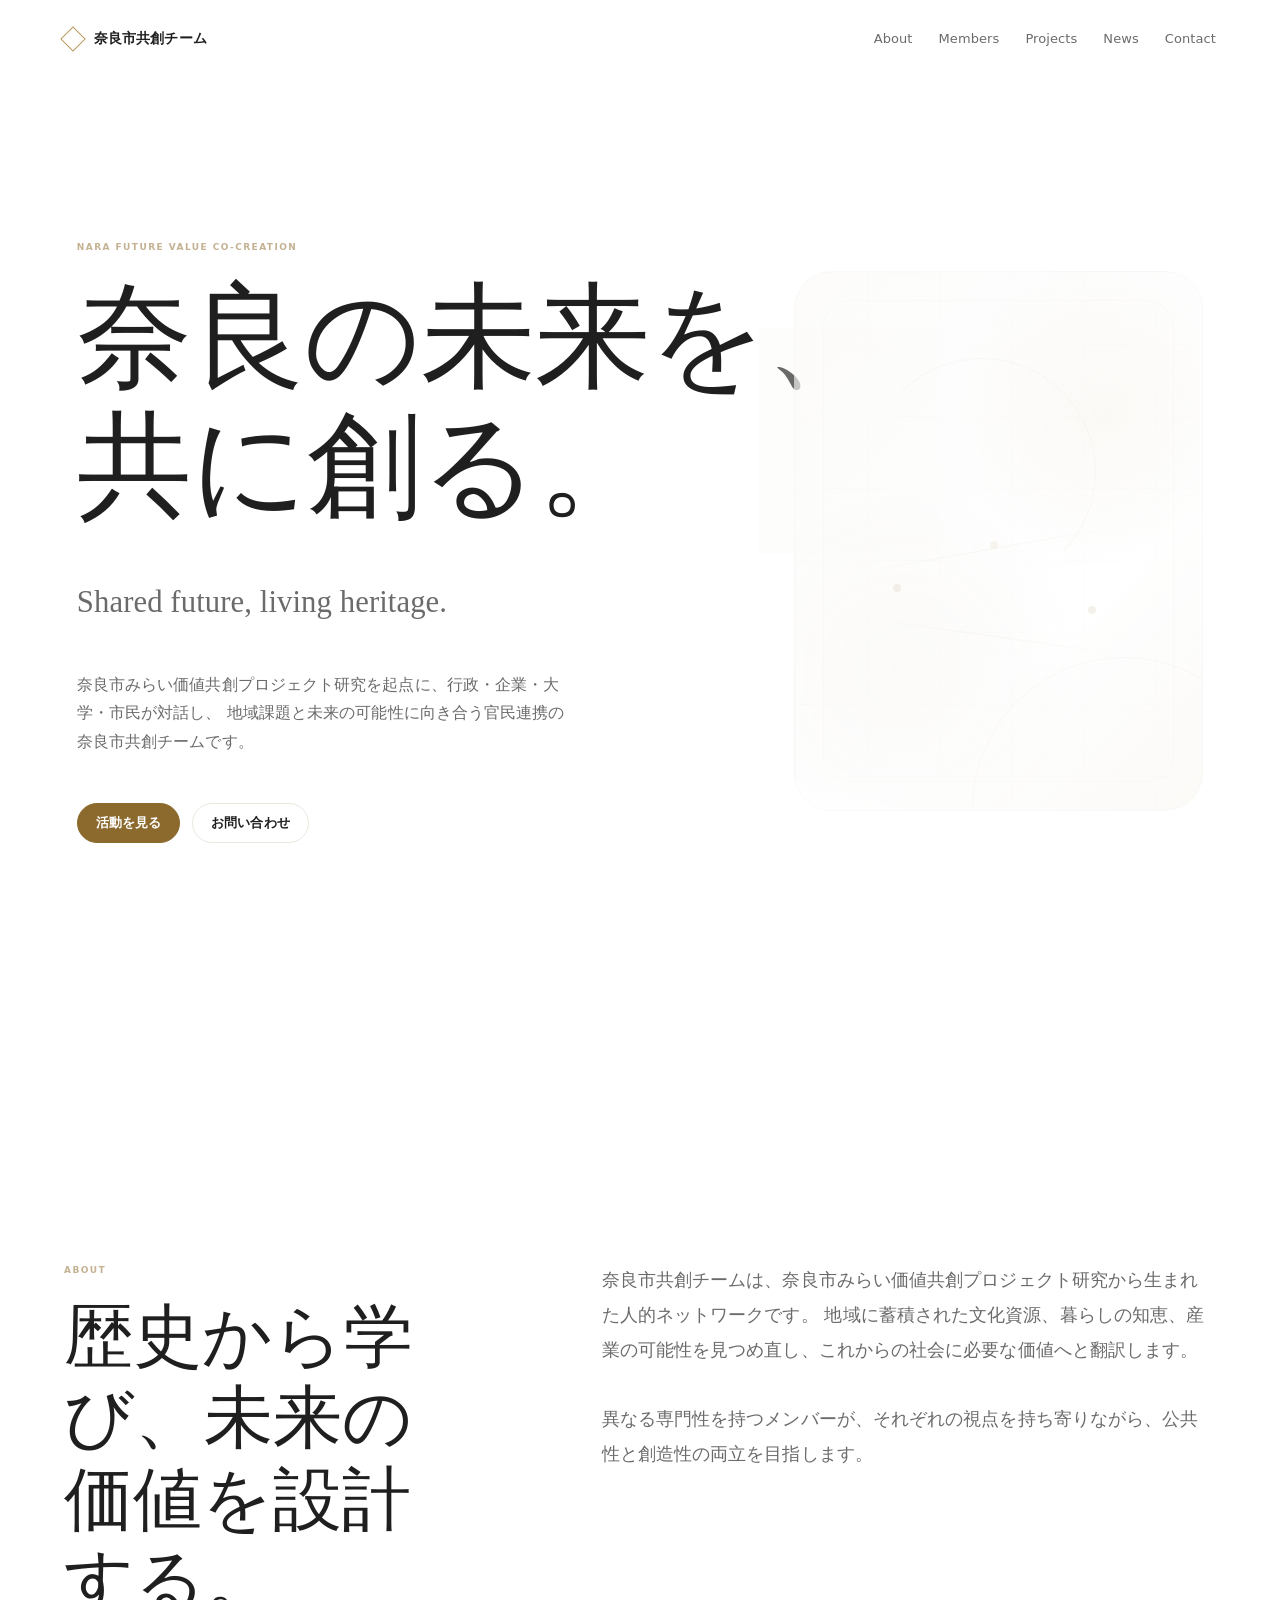
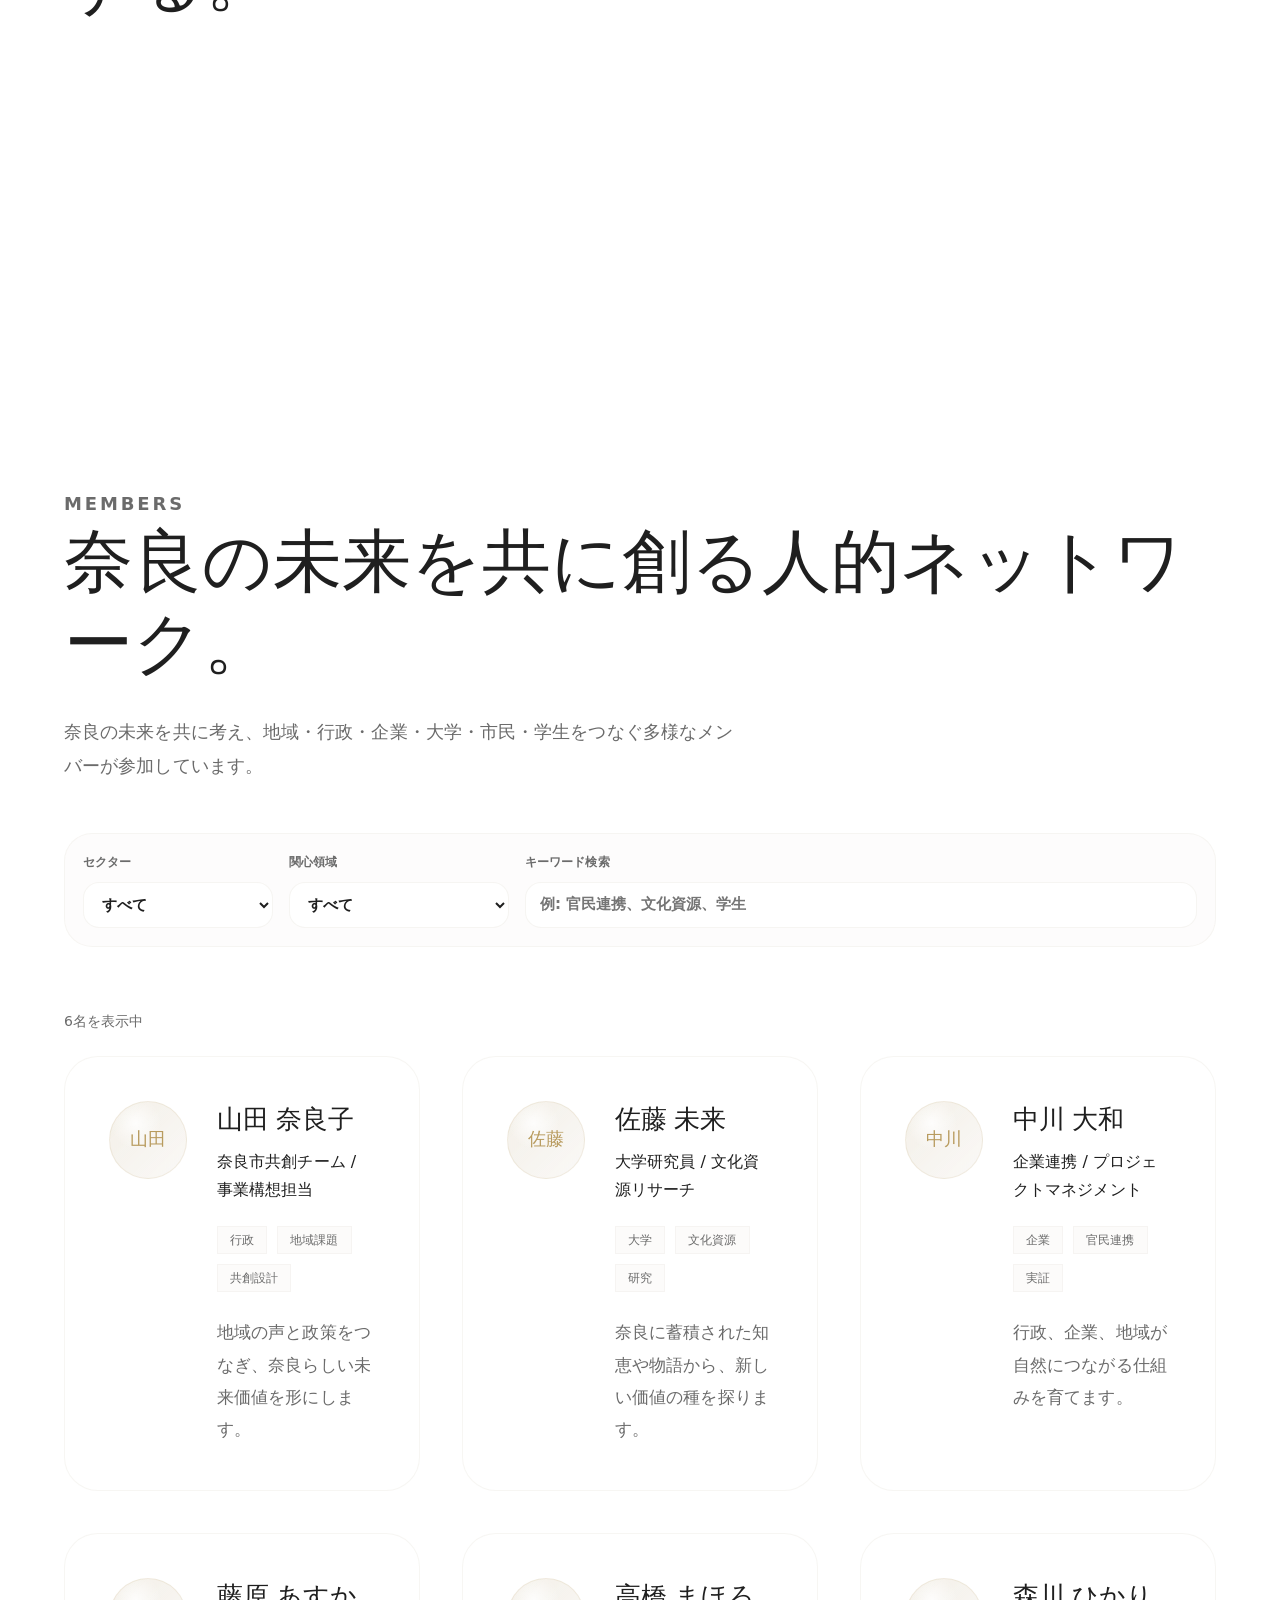
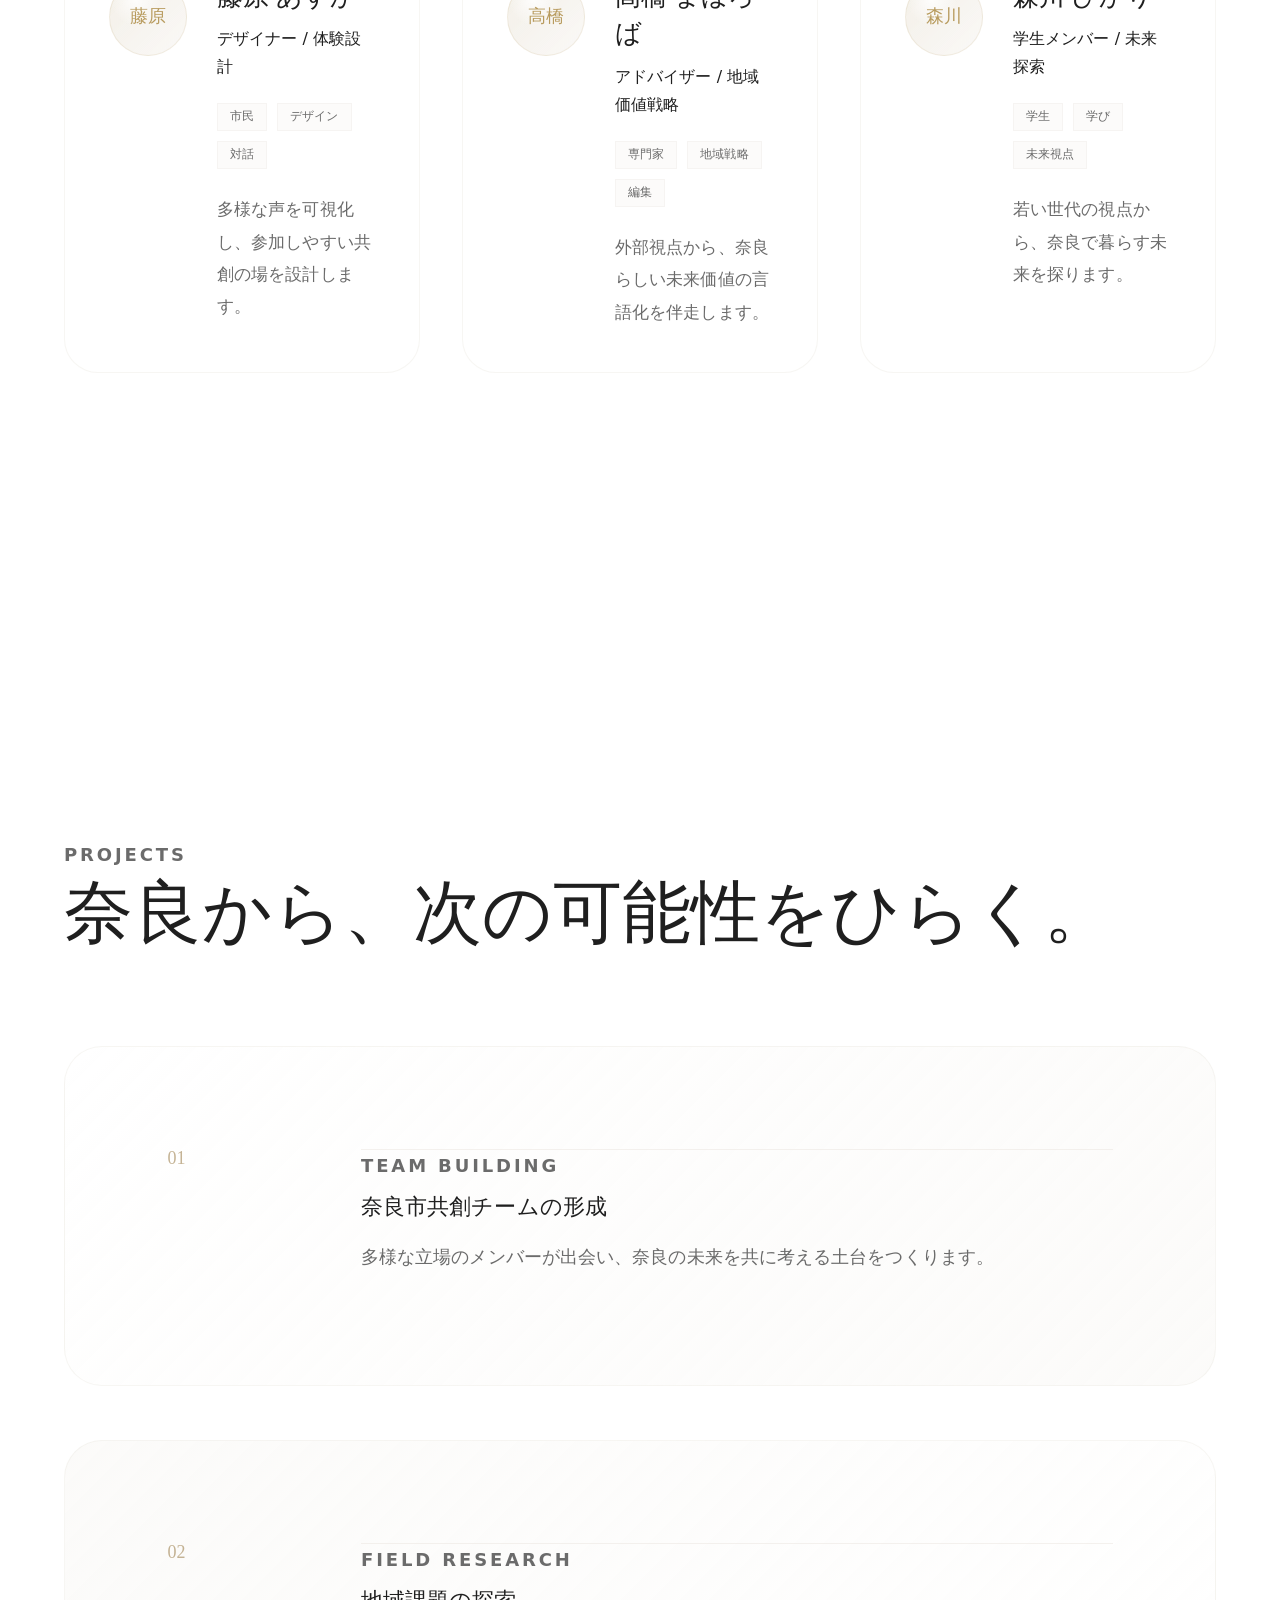
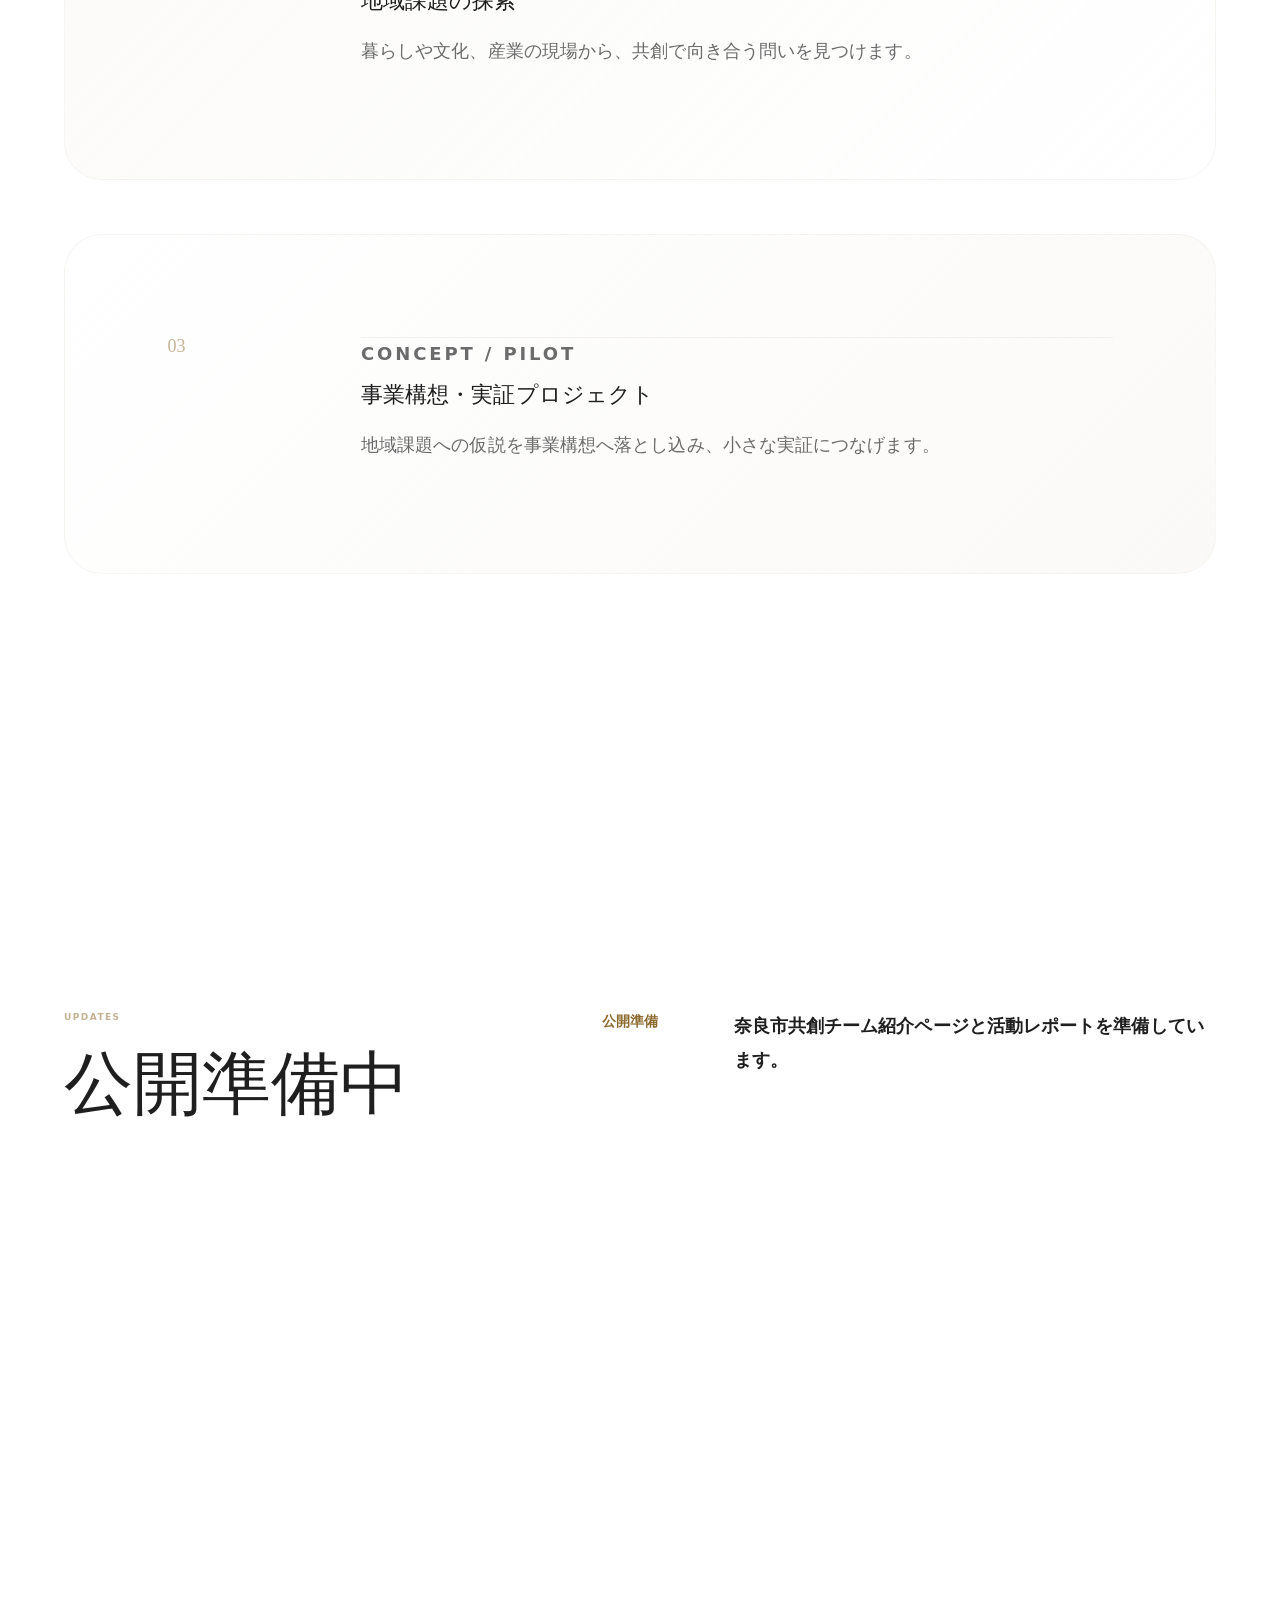
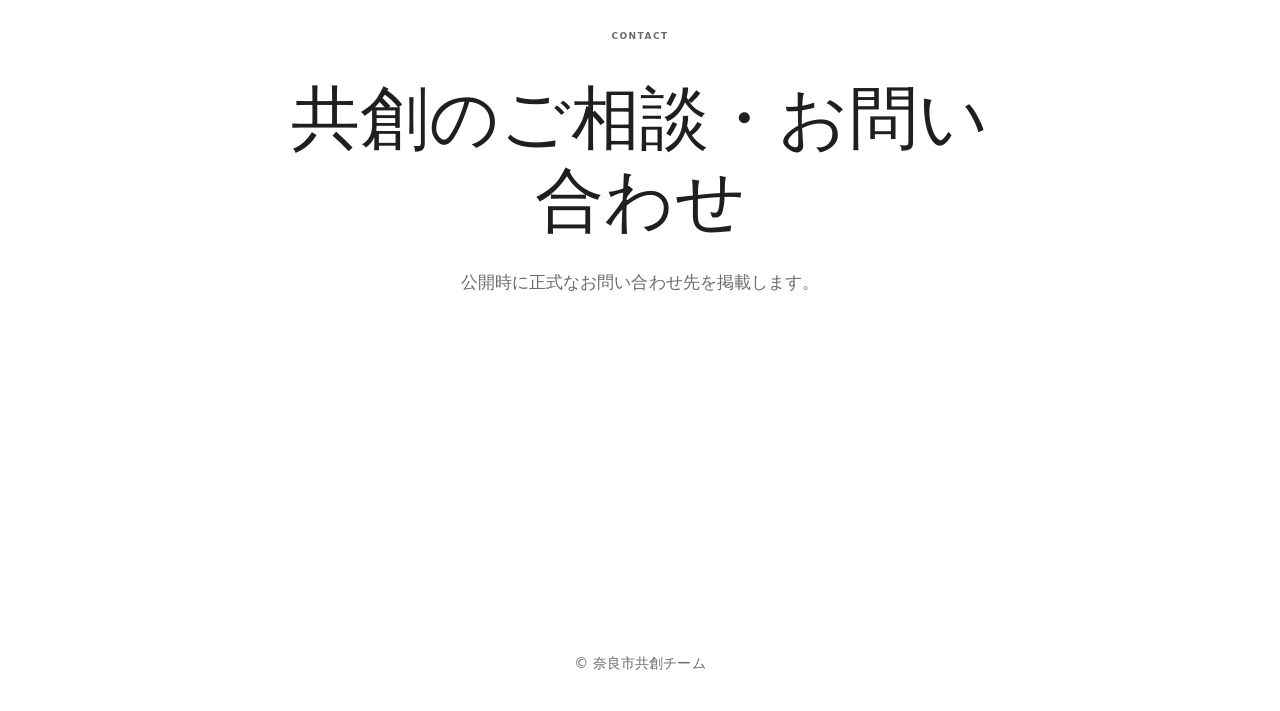
==== commit 35d67fbe: "Add files via upload" ====
--- a/共創チーム/index.html
+++ b/共創チーム/index.html
@@ -16,7 +16,7 @@
   <meta name="twitter:card" content="summary">
   <meta name="twitter:image" content="https://YOUR_GITHUB_USERNAME.github.io/nara-city-co-creation/assets/ogp.svg">
   <title>奈良市共創チーム | 奈良市みらい価値共創プロジェクト研究</title>
-  <link rel="stylesheet" href="style.css">
+  <link rel="stylesheet" href="style.css?v=20260515">
 </head>
 <body>
   <header class="site-header" data-header>
@@ -128,19 +128,19 @@
           <span class="project-number">01</span>
           <p class="project-meta">Team Building</p>
           <h3>奈良市共創チームの形成</h3>
-          <p>行政・企業・大学・市民・学生が対話し、奈良の未来を考える人的ネットワークを育てます。</p>
+          <p>多様な立場のメンバーが出会い、奈良の未来を共に考える土台をつくります。</p>
         </article>
         <article class="project-card">
           <span class="project-number">02</span>
           <p class="project-meta">Field Research</p>
           <h3>地域課題の探索</h3>
-          <p>奈良の暮らし、文化、産業の現場から問いを見つけ、共創で取り組むテーマを整理します。</p>
+          <p>暮らしや文化、産業の現場から、共創で向き合う問いを見つけます。</p>
         </article>
         <article class="project-card">
           <span class="project-number">03</span>
           <p class="project-meta">Concept / Pilot</p>
           <h3>事業構想・実証プロジェクト</h3>
-          <p>地域課題に対する仮説を事業構想へ落とし込み、小さな実証につなげていきます。</p>
+          <p>地域課題への仮説を事業構想へ落とし込み、小さな実証につなげます。</p>
         </article>
       </div>
     </section>
@@ -167,7 +167,6 @@
         <p>
           公開時に正式なお問い合わせ先を掲載します。
         </p>
-        <p class="contact-status">お問い合わせ先は公開時に掲載します</p>
       </div>
     </section>
   </main>
@@ -176,7 +175,7 @@
     <p>&copy; 奈良市共創チーム</p>
   </footer>
 
-  <script src="data/members.js"></script>
-  <script src="script.js"></script>
+  <script src="data/members.js?v=20260515"></script>
+  <script src="script.js?v=20260515"></script>
 </body>
 </html>
--- a/共創チーム/style.css
+++ b/共創チーム/style.css
@@ -32,7 +32,7 @@
   font-family: var(--sans);
   font-size: 17px;
   line-height: 1.8;
-  letter-spacing: 0.01em;
+  letter-spacing: 0.005em;
 }
 
 a {
@@ -81,7 +81,7 @@
   align-items: center;
   gap: 12px;
   font-size: 14px;
-  font-weight: 700;
+  font-weight: 600;
   white-space: nowrap;
 }
 
@@ -128,17 +128,17 @@
 }
 
 .hero {
-  min-height: 108vh;
-  padding: 164px clamp(24px, 5vw, 72px) 118px;
+  min-height: 116vh;
+  padding: 178px clamp(28px, 6vw, 96px) 140px;
 }
 
 .hero-inner {
   display: grid;
-  grid-template-columns: minmax(0, 1.12fr) minmax(320px, 0.88fr);
+  grid-template-columns: minmax(0, 1.18fr) minmax(300px, 0.82fr);
   align-items: center;
-  gap: clamp(72px, 9vw, 128px);
-  max-width: var(--max);
-  min-height: calc(108vh - 282px);
+  gap: clamp(80px, 10vw, 152px);
+  max-width: 1240px;
+  min-height: calc(116vh - 318px);
   margin: 0 auto;
 }
 
@@ -147,10 +147,10 @@
 .role,
 .project-meta {
   margin: 0 0 18px;
-  color: rgba(140, 106, 46, 0.62);
-  font-size: 10px;
+  color: rgba(140, 106, 46, 0.52);
+  font-size: 9px;
   font-weight: 700;
-  letter-spacing: 0.12em;
+  letter-spacing: 0.16em;
   text-transform: uppercase;
 }
 
@@ -164,17 +164,17 @@
 }
 
 h1 {
-  font-size: clamp(64px, 8vw, 104px);
+  font-size: clamp(72px, 9vw, 120px);
+  letter-spacing: -0.01em;
+  line-height: 1.12;
+}
+
+h2 {
+  font-size: clamp(44px, 5.4vw, 72px);
   letter-spacing: 0;
   line-height: 1.18;
 }
 
-h2 {
-  font-size: clamp(40px, 5vw, 64px);
-  letter-spacing: 0;
-  line-height: 1.22;
-}
-
 h3 {
   font-size: 22px;
 }
@@ -184,17 +184,17 @@
 }
 
 .hero-subcopy {
-  margin: 38px 0 0;
+  margin: 44px 0 0;
   color: var(--muted);
   font-family: var(--serif);
-  font-size: clamp(24px, 2.6vw, 34px);
+  font-size: clamp(24px, 2.4vw, 32px);
 }
 
 .hero-text {
-  max-width: 560px;
-  margin: 38px 0 0;
+  max-width: 500px;
+  margin: 40px 0 0;
   color: var(--muted);
-  font-size: 17px;
+  font-size: 16px;
 }
 
 .hero-actions {
@@ -208,8 +208,8 @@
   display: inline-flex;
   align-items: center;
   justify-content: center;
-  min-height: 42px;
-  padding: 0 20px;
+  min-height: 40px;
+  padding: 0 18px;
   border: 1px solid var(--action);
   border-radius: 999px;
   font-size: 13px;
@@ -219,7 +219,7 @@
 
 .button:hover,
 .button:focus-visible {
-  transform: translateY(-2px);
+  transform: translateY(-1px);
 }
 
 .button.primary {
@@ -234,7 +234,7 @@
 
 .hero-visual {
   position: relative;
-  min-height: 560px;
+  min-height: 540px;
 }
 
 .hero-visual::before {
@@ -243,32 +243,32 @@
   width: 44%;
   height: 42%;
   content: "";
-  background: rgba(250, 249, 247, 0.52);
+  background: rgba(250, 249, 247, 0.34);
 }
 
 .hero-art {
   position: relative;
-  height: 560px;
+  height: 540px;
   overflow: hidden;
   background:
-    linear-gradient(rgba(140, 106, 46, 0.026) 1px, transparent 1px),
-    linear-gradient(90deg, rgba(140, 106, 46, 0.026) 1px, transparent 1px),
-    radial-gradient(circle at 74% 28%, rgba(184, 155, 94, 0.10), transparent 30%),
-    radial-gradient(circle at 30% 72%, rgba(140, 106, 46, 0.055), transparent 34%),
-    linear-gradient(135deg, #fbfaf8 0%, #ffffff 62%, #f8f5ef 100%);
-  background-size: 64px 64px, 64px 64px, auto, auto, auto;
-  border: 1px solid rgba(229, 224, 216, 0.34);
-  border-radius: 30px;
-  opacity: 0.88;
-  animation: heroDrift 40s ease-in-out infinite alternate;
+    linear-gradient(rgba(140, 106, 46, 0.016) 1px, transparent 1px),
+    linear-gradient(90deg, rgba(140, 106, 46, 0.016) 1px, transparent 1px),
+    radial-gradient(circle at 76% 26%, rgba(184, 155, 94, 0.07), transparent 30%),
+    radial-gradient(circle at 26% 74%, rgba(140, 106, 46, 0.04), transparent 36%),
+    linear-gradient(135deg, #fcfbfa 0%, #ffffff 66%, #faf8f4 100%);
+  background-size: 72px 72px, 72px 72px, auto, auto, auto;
+  border: 1px solid rgba(229, 224, 216, 0.24);
+  border-radius: 38px;
+  opacity: 0.64;
+  animation: heroDrift 72s ease-in-out infinite alternate;
 }
 
 .hero-art::before {
   position: absolute;
-  inset: 18px;
+  inset: 28px;
   content: "";
-  border: 1px solid rgba(184, 155, 94, 0.13);
-  border-radius: 22px;
+  border: 1px solid rgba(184, 155, 94, 0.055);
+  border-radius: 28px;
 }
 
 .hero-art::after {
@@ -278,9 +278,9 @@
   width: 74%;
   aspect-ratio: 1;
   content: "";
-  border: 1px solid rgba(140, 106, 46, 0.11);
+  border: 1px solid rgba(140, 106, 46, 0.055);
   border-radius: 50%;
-  animation: heroOrbFloat 48s ease-in-out infinite alternate;
+  animation: heroOrbFloat 78s ease-in-out infinite alternate;
 }
 
 .hero-arc {
@@ -289,11 +289,11 @@
   left: 18%;
   width: 56%;
   aspect-ratio: 1;
-  border: 1px solid rgba(184, 155, 94, 0.22);
+  border: 1px solid rgba(184, 155, 94, 0.095);
   border-left-color: transparent;
   border-bottom-color: transparent;
   border-radius: 50%;
-  animation: heroArcFloat 42s ease-in-out infinite alternate;
+  animation: heroArcFloat 74s ease-in-out infinite alternate;
 }
 
 .hero-line {
@@ -301,30 +301,30 @@
   left: 14%;
   width: 68%;
   height: 1px;
-  background: linear-gradient(90deg, transparent, rgba(140, 106, 46, 0.24), transparent);
+  background: linear-gradient(90deg, transparent, rgba(140, 106, 46, 0.085), transparent);
   transform-origin: left center;
 }
 
 .hero-line.one {
   top: 56%;
   transform: rotate(-10deg);
-  animation: heroLineFloatOne 38s ease-in-out infinite alternate;
+  animation: heroLineFloatOne 70s ease-in-out infinite alternate;
 }
 
 .hero-line.two {
   top: 64%;
   transform: rotate(8deg);
-  animation: heroLineFloatTwo 44s ease-in-out infinite alternate;
+  animation: heroLineFloatTwo 76s ease-in-out infinite alternate;
 }
 
 .hero-node {
   position: absolute;
-  width: 10px;
+  width: 8px;
   aspect-ratio: 1;
   background: var(--action);
   border-radius: 50%;
-  opacity: 0.34;
-  animation: heroNodeFloat 28s ease-in-out infinite alternate;
+  opacity: 0.14;
+  animation: heroNodeFloat 62s ease-in-out infinite alternate;
 }
 
 .hero-node.first {
@@ -347,8 +347,8 @@
 
 .js .reveal {
   opacity: 0;
-  transform: translateY(22px);
-  transition: opacity 0.95s ease, transform 0.95s ease;
+  transform: translateY(18px);
+  transition: opacity 1.08s cubic-bezier(0.22, 1, 0.36, 1), transform 1.08s cubic-bezier(0.22, 1, 0.36, 1);
   transition-delay: var(--reveal-delay, 0ms);
 }
 
@@ -418,7 +418,7 @@
 }
 
 .section {
-  padding: clamp(128px, 15vw, 220px) clamp(24px, 5vw, 72px);
+  padding: clamp(156px, 17vw, 260px) clamp(24px, 5vw, 72px);
 }
 
 .about,
@@ -455,10 +455,11 @@
   margin: 0 0 34px;
   font-size: 18px;
   line-height: 1.95;
+  font-weight: 400;
 }
 
 .section-heading {
-  margin-bottom: 78px;
+  margin-bottom: 92px;
 }
 
 .section-heading p {
@@ -471,17 +472,17 @@
 .member-tools {
   display: grid;
   max-width: var(--max);
-  margin: -34px auto 48px;
+  margin: -42px auto 62px;
 }
 
 .member-filters {
   display: grid;
   grid-template-columns: 190px 220px minmax(260px, 1fr);
   gap: 16px;
-  padding: 22px;
-  background: rgba(250, 249, 247, 0.66);
-  border: 1px solid rgba(229, 224, 216, 0.40);
-  border-radius: 26px;
+  padding: 18px;
+  background: rgba(250, 249, 247, 0.44);
+  border: 1px solid rgba(229, 224, 216, 0.28);
+  border-radius: 28px;
 }
 
 .member-filters label {
@@ -489,7 +490,7 @@
   gap: 8px;
   color: var(--muted);
   font-size: 12px;
-  font-weight: 700;
+  font-weight: 600;
 }
 
 .member-filters select,
@@ -497,9 +498,9 @@
   width: 100%;
   min-height: 46px;
   padding: 0 14px;
-  background: var(--bg);
-  border: 1px solid rgba(229, 224, 216, 0.46);
-  border-radius: 14px;
+  background: rgba(255, 255, 255, 0.82);
+  border: 1px solid rgba(229, 224, 216, 0.34);
+  border-radius: 16px;
   color: var(--text);
   font: inherit;
   font-size: 15px;
@@ -517,7 +518,7 @@
   margin: 0 auto 22px;
   color: var(--muted);
   font-size: 14px;
-  transition: opacity 0.18s ease, transform 0.18s ease;
+  transition: opacity 0.26s ease, transform 0.26s ease;
 }
 
 .member-result.is-updating {
@@ -528,15 +529,15 @@
 .member-grid {
   display: grid;
   grid-template-columns: repeat(auto-fit, minmax(280px, 1fr));
-  gap: 34px;
+  gap: 42px;
   padding: 0;
   list-style: none;
-  transition: opacity 0.18s ease, transform 0.18s ease;
+  transition: opacity 0.26s ease, transform 0.26s ease;
 }
 
 .member-grid.is-updating {
-  opacity: 0.32;
-  transform: translateY(4px);
+  opacity: 0.42;
+  transform: translateY(2px);
 }
 
 .member-item {
@@ -546,29 +547,29 @@
 .member-card {
   position: relative;
   display: grid;
-  grid-template-columns: 76px minmax(0, 1fr);
-  gap: 26px;
+  grid-template-columns: 78px minmax(0, 1fr);
+  gap: 30px;
   min-width: 0;
   min-height: 100%;
-  padding: 38px;
+  padding: 44px;
   background: var(--bg);
-  border: 1px solid rgba(229, 224, 216, 0.42);
-  border-radius: 30px;
+  border: 1px solid rgba(229, 224, 216, 0.30);
+  border-radius: 34px;
   box-shadow: none;
-  transition: border-color 0.28s ease, background 0.28s ease, transform 0.28s ease;
+  transition: border-color 0.34s ease, background 0.34s ease, transform 0.34s ease;
 }
 
 .member-card:hover,
 .member-card:focus-within {
-  border-color: rgba(184, 155, 94, 0.45);
-  background: rgba(252, 251, 250, 0.72);
+  border-color: rgba(184, 155, 94, 0.32);
+  background: rgba(252, 251, 250, 0.58);
   box-shadow: none;
-  transform: translateY(-2px);
+  transform: translateY(-1px);
 }
 
 .member-avatar {
   display: grid;
-  width: 76px;
+  width: 78px;
   aspect-ratio: 1;
   place-items: center;
   overflow: hidden;
@@ -576,12 +577,12 @@
     radial-gradient(circle at 34% 28%, rgba(255, 255, 255, 0.86), transparent 34%),
     linear-gradient(135deg, rgba(184, 155, 94, 0.10), rgba(250, 249, 247, 0.98)),
     var(--bg-soft);
-  border: 1px solid rgba(184, 155, 94, 0.18);
+  border: 1px solid rgba(184, 155, 94, 0.13);
   border-radius: 50%;
   color: var(--accent);
   font-family: var(--serif);
   font-size: 18px;
-  transition: background 0.24s ease, border-color 0.24s ease, color 0.24s ease, transform 0.24s ease;
+  transition: background 0.3s ease, border-color 0.3s ease, color 0.3s ease, transform 0.3s ease;
 }
 
 .member-avatar img {
@@ -592,9 +593,9 @@
 
 .member-card:hover .member-avatar,
 .member-card:focus-within .member-avatar {
-  border-color: rgba(140, 106, 46, 0.26);
+  border-color: rgba(140, 106, 46, 0.20);
   color: var(--action);
-  transform: translateY(-1px);
+  transform: translateY(-0.5px);
 }
 
 .member-info {
@@ -620,6 +621,7 @@
 
 .member-card h3 {
   font-size: 26px;
+  line-height: 1.45;
 }
 
 .member-card p {
@@ -627,17 +629,17 @@
 }
 
 .member-card .member-position {
-  margin-bottom: 20px;
+  margin-bottom: 22px;
   color: var(--text);
   font-size: 16px;
-  line-height: 1.65;
+  line-height: 1.75;
 }
 
 .member-tags {
   display: flex;
   flex-wrap: wrap;
   gap: 10px;
-  margin-bottom: 22px;
+  margin-bottom: 24px;
 }
 
 .member-tag {
@@ -645,8 +647,8 @@
   align-items: center;
   min-height: 28px;
   padding: 0 12px;
-  background: rgba(250, 249, 247, 0.86);
-  border: 1px solid rgba(229, 224, 216, 0.42);
+  background: rgba(250, 249, 247, 0.58);
+  border: 1px solid rgba(229, 224, 216, 0.26);
   color: var(--muted);
   font-size: 12px;
   transition: background 0.24s ease, border-color 0.24s ease, color 0.24s ease;
@@ -654,8 +656,8 @@
 
 .member-card:hover .member-tag,
 .member-card:focus-within .member-tag {
-  background: rgba(184, 155, 94, 0.09);
-  border-color: rgba(184, 155, 94, 0.28);
+  background: rgba(184, 155, 94, 0.055);
+  border-color: rgba(184, 155, 94, 0.20);
   color: var(--action);
 }
 
@@ -663,13 +665,13 @@
 .js .reveal.is-visible.member-card:focus-within,
 .js .reveal.is-visible .member-card:hover,
 .js .reveal.is-visible .member-card:focus-within {
-  transform: translateY(-3px);
+  transform: translateY(-1px);
 }
 
 .member-comment {
   max-width: 34em;
   font-size: 17px;
-  line-height: 1.8;
+  line-height: 1.9;
 }
 
 .member-card.is-preparing {
@@ -712,45 +714,57 @@
 .project-grid {
   display: grid;
   grid-template-columns: 1fr;
-  gap: 34px;
+  gap: 54px;
 }
 
 .project-card {
   position: relative;
   display: grid;
-  grid-template-columns: 120px minmax(0, 1fr);
-  column-gap: clamp(34px, 6vw, 80px);
+  grid-template-columns: 104px minmax(0, 1fr);
+  column-gap: clamp(42px, 7vw, 104px);
   align-items: start;
   min-width: 0;
-  min-height: 250px;
-  padding: clamp(42px, 6vw, 72px);
+  min-height: 340px;
+  padding: clamp(64px, 8vw, 104px);
   background:
     linear-gradient(135deg, rgba(255, 255, 255, 0.92), rgba(250, 249, 247, 0.72)),
     var(--bg);
-  border: 1px solid rgba(229, 224, 216, 0.42);
-  border-radius: 32px;
+  border: 1px solid rgba(229, 224, 216, 0.30);
+  border-radius: 38px;
+}
+
+.project-card:nth-child(2) {
+  background:
+    linear-gradient(135deg, rgba(250, 249, 247, 0.74), rgba(255, 255, 255, 0.94)),
+    var(--bg);
+}
+
+.project-card:nth-child(3) {
+  background:
+    linear-gradient(135deg, rgba(255, 255, 255, 0.94), rgba(247, 245, 242, 0.58)),
+    var(--bg);
 }
 
 .project-card::before {
   position: absolute;
-  top: clamp(42px, 6vw, 72px);
-  right: clamp(42px, 6vw, 72px);
-  left: calc(clamp(42px, 6vw, 72px) + 120px + clamp(34px, 6vw, 80px));
+  top: clamp(64px, 8vw, 104px);
+  right: clamp(64px, 8vw, 104px);
+  left: calc(clamp(64px, 8vw, 104px) + 104px + clamp(42px, 7vw, 104px));
   display: block;
   width: auto;
   height: 1px;
   margin: 0;
   content: "";
-  background: rgba(229, 224, 216, 0.62);
+  background: rgba(229, 224, 216, 0.44);
 }
 
 .project-number {
   display: inline-block;
   color: var(--action);
   font-family: var(--serif);
-  font-size: 22px;
+  font-size: 18px;
   line-height: 1;
-  opacity: 0.72;
+  opacity: 0.50;
 }
 
 .project-meta,
@@ -760,14 +774,14 @@
 }
 
 .project-meta {
-  margin-top: 44px;
+  margin-top: 52px;
 }
 
 .project-card p {
   margin: 0;
   font-size: 18px;
-  line-height: 1.85;
-  max-width: 720px;
+  line-height: 1.9;
+  max-width: 640px;
 }
 
 .news-list {
@@ -776,8 +790,8 @@
 
 .news-item {
   display: grid;
-  grid-template-columns: 120px minmax(0, 1fr);
-  gap: 28px;
+  grid-template-columns: 98px minmax(0, 1fr);
+  gap: 34px;
   padding: 0;
   border-bottom: 0;
 }
@@ -790,7 +804,7 @@
 
 .news-status {
   color: var(--action);
-  font-weight: 700;
+  font-weight: 600;
 }
 
 .news-item a,
@@ -798,15 +812,15 @@
   font-weight: 700;
   margin: 0;
   font-size: 18px;
-  line-height: 1.85;
+  line-height: 1.9;
 }
 
 .contact-panel {
-  max-width: 820px;
-  padding: clamp(48px, 7vw, 76px);
-  background: linear-gradient(135deg, rgba(250, 249, 247, 0.82), rgba(255, 255, 255, 0.9));
+  max-width: 760px;
+  padding: clamp(42px, 6vw, 68px) 0;
+  background: transparent;
   border: 0;
-  border-radius: 32px;
+  border-radius: 0;
   text-align: center;
 }
 
@@ -823,13 +837,13 @@
   display: inline-flex;
   align-items: center;
   justify-content: center;
-  min-height: 44px;
+  min-height: 40px;
   margin: 0 auto;
   padding: 0 24px;
-  border: 1px solid rgba(140, 106, 46, 0.22);
+  border: 1px solid rgba(140, 106, 46, 0.16);
   border-radius: 999px;
   color: var(--action);
-  font-weight: 700;
+  font-weight: 600;
 }
 
 .site-footer {
@@ -924,7 +938,7 @@
   }
 
   .project-card::before {
-    left: calc(clamp(42px, 6vw, 72px) + 90px + clamp(34px, 6vw, 80px));
+    left: calc(clamp(64px, 8vw, 104px) + 90px + clamp(42px, 7vw, 104px));
   }
 
   .member-filters {
@@ -949,6 +963,7 @@
 
   .hero {
     padding-top: 116px;
+    padding-bottom: 96px;
   }
 
   h1 {
@@ -975,6 +990,8 @@
   .project-card {
     grid-template-columns: 1fr;
     min-height: auto;
+    padding: 42px 28px;
+    border-radius: 28px;
   }
 
   .project-card::before {
@@ -1002,8 +1019,9 @@
 
   .member-card {
     grid-template-columns: 58px minmax(0, 1fr);
-    gap: 18px;
-    padding: 22px;
+    gap: 20px;
+    padding: 28px 24px;
+    border-radius: 26px;
   }
 
   .member-avatar {
